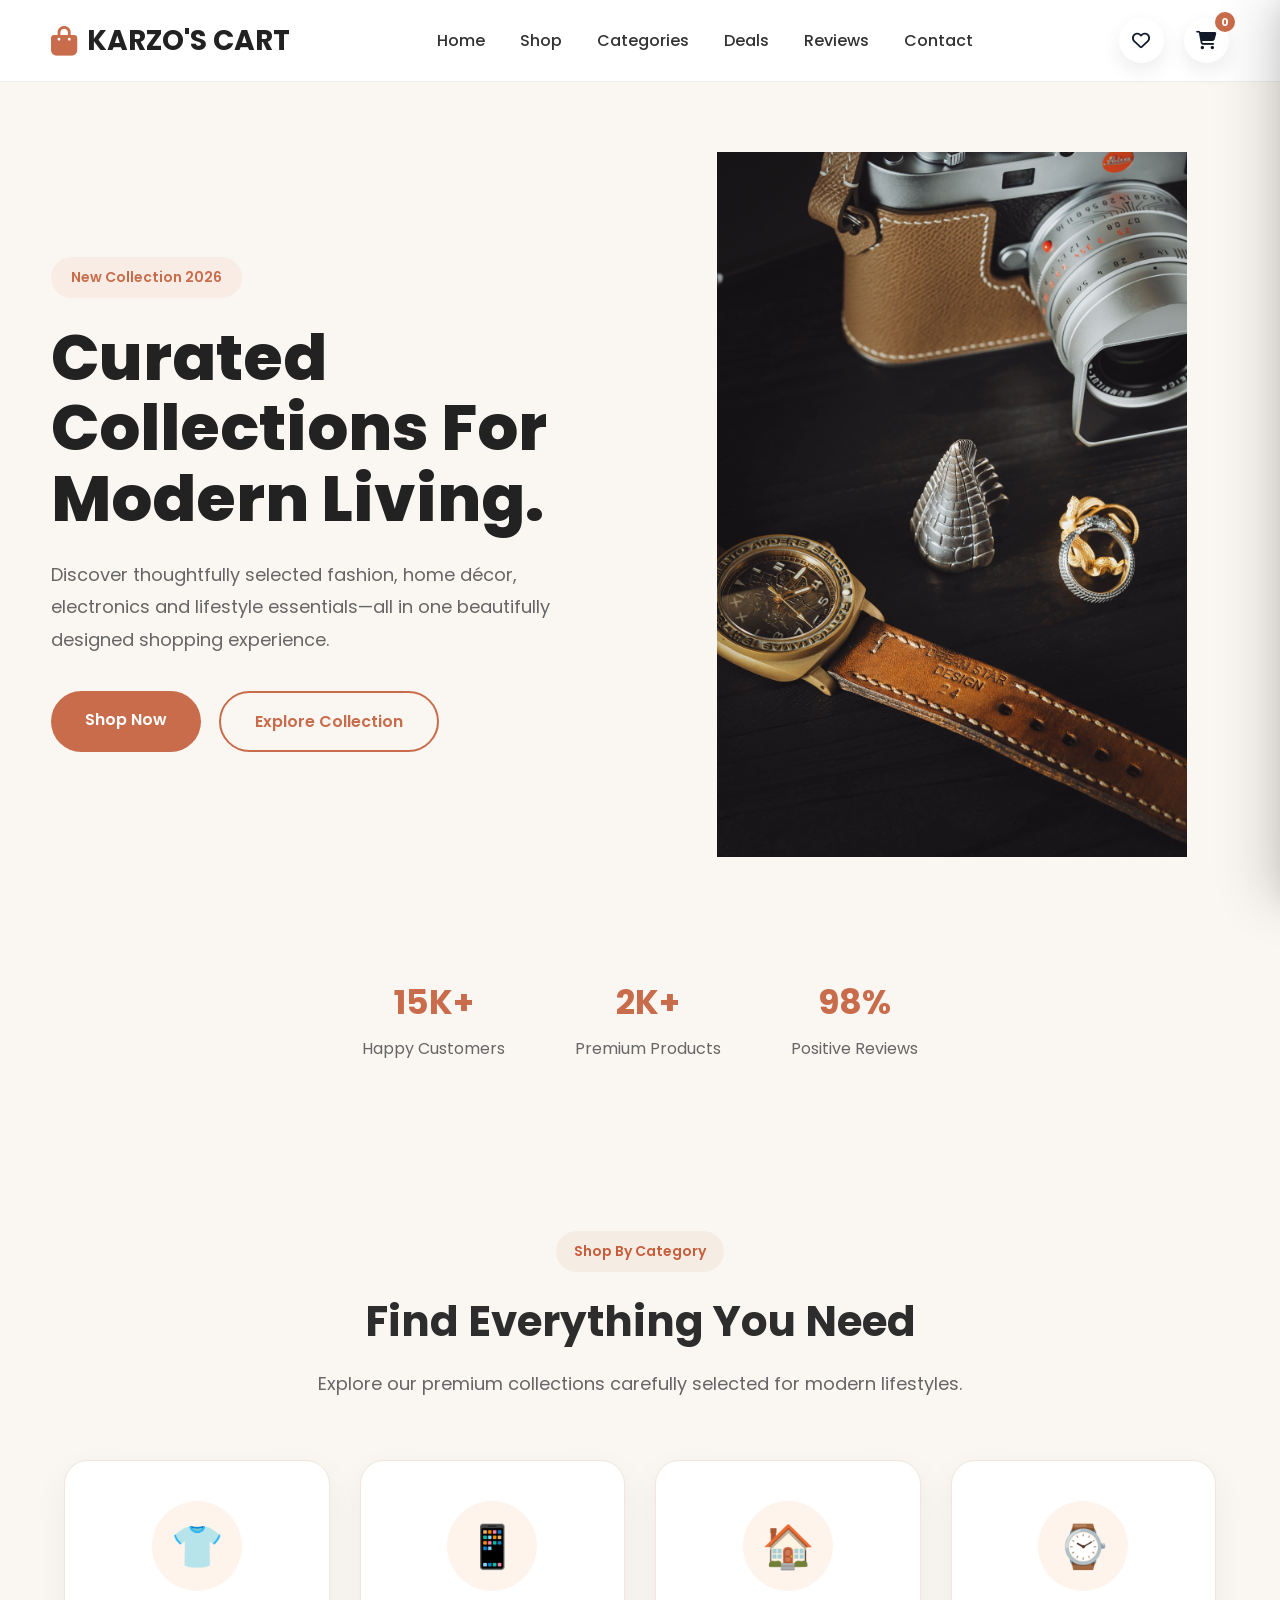
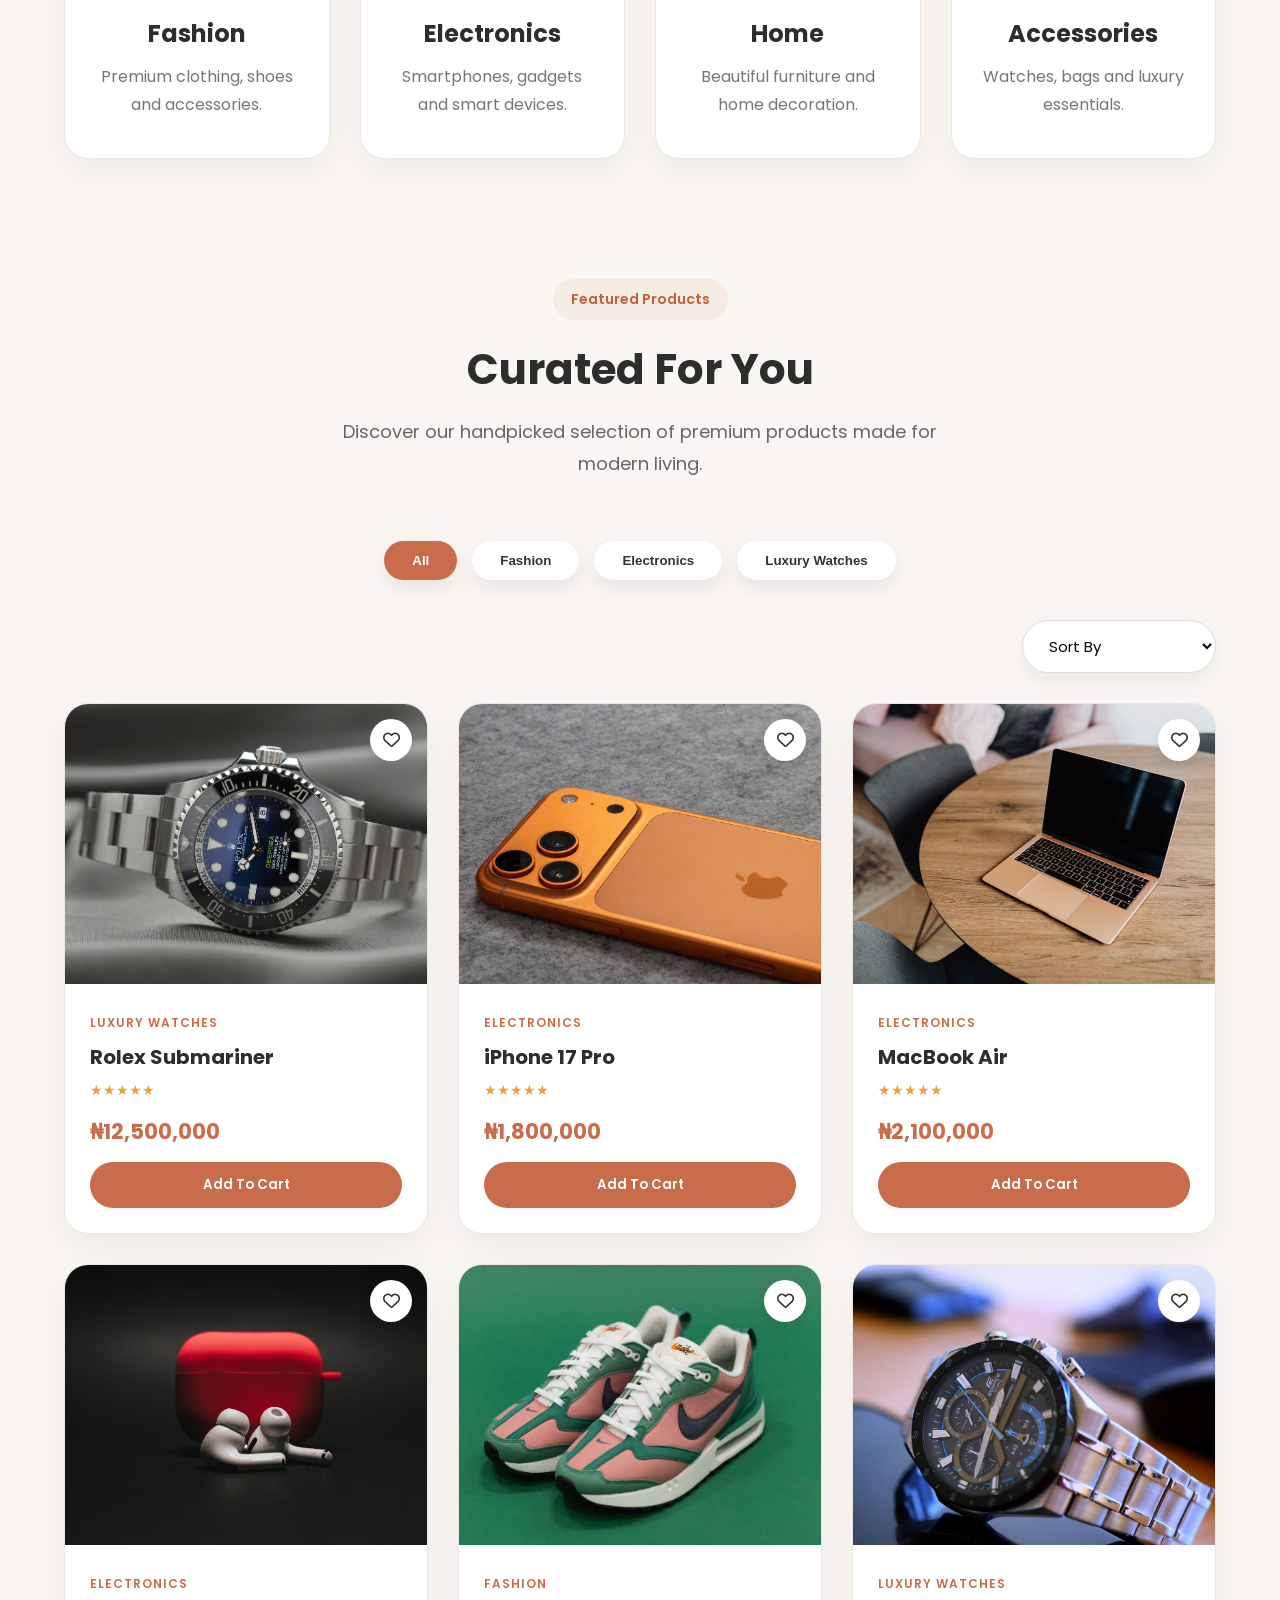
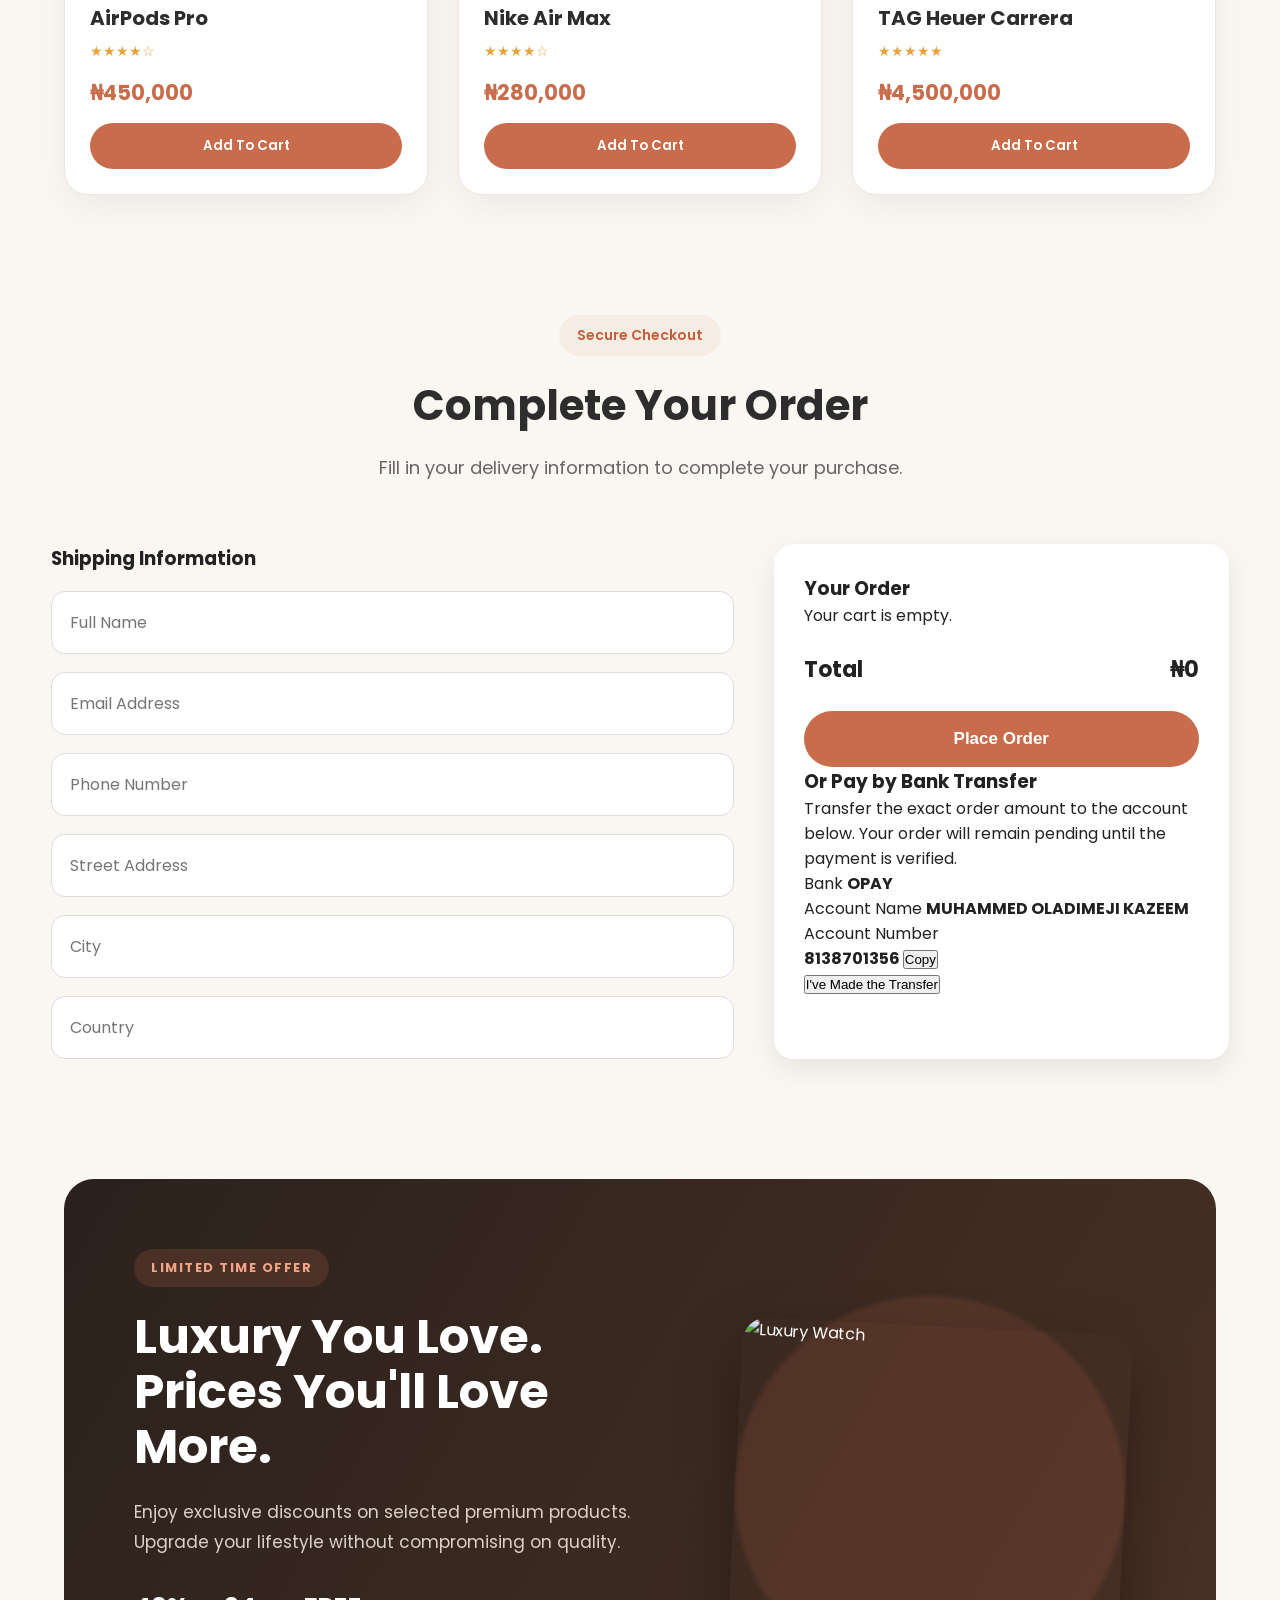
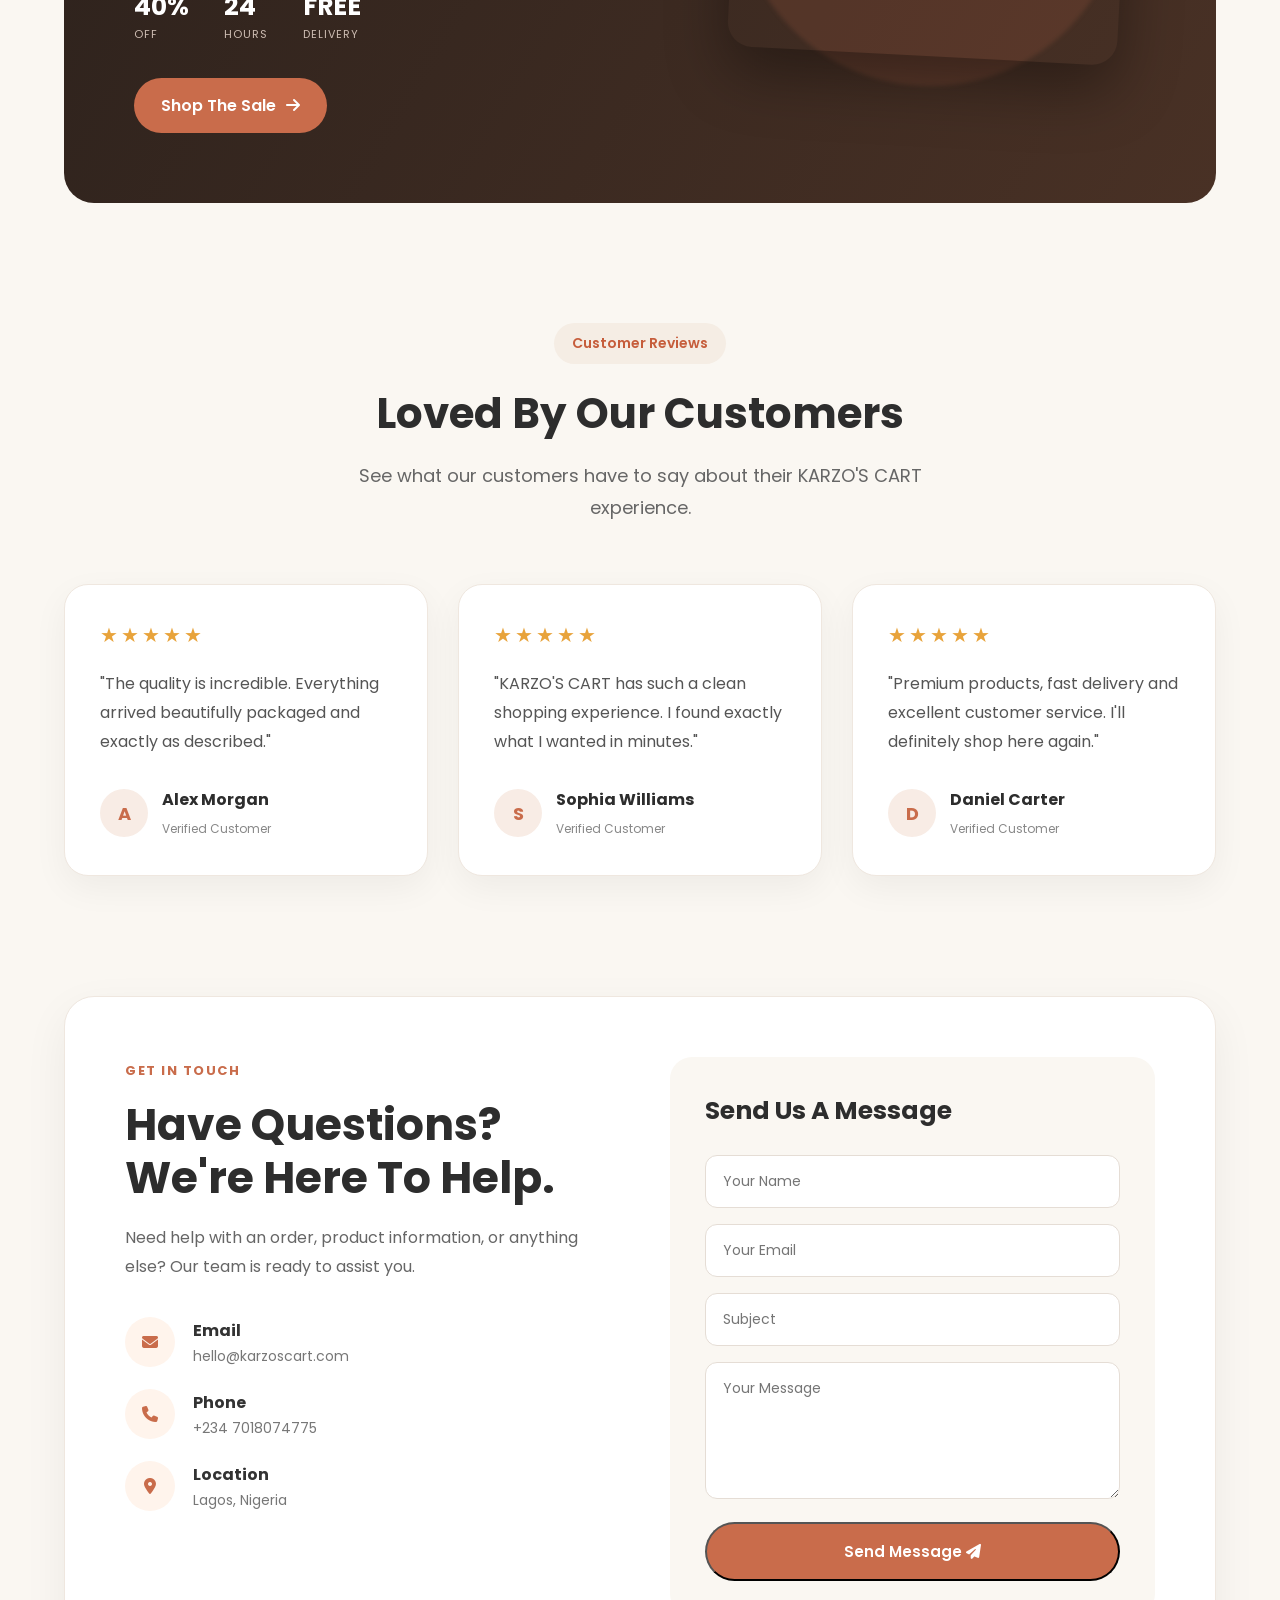
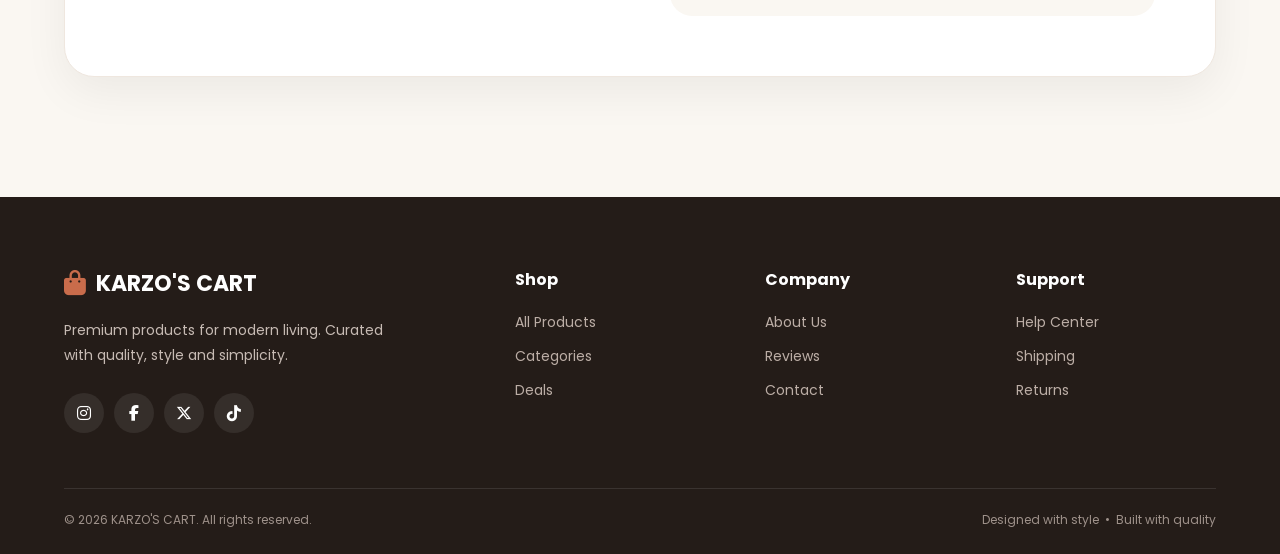
==== index.html @ 77f5cb75 "Add files via upload" ====
<!DOCTYPE html>
<html lang="en">

<head>

<meta charset="UTF-8">

<meta name="viewport"
content="width=device-width, initial-scale=1.0">

<title>KARZO'S CART | Premium Shopping</title>

<link rel="preconnect" href="https://fonts.googleapis.com">

<link rel="preconnect" href="https://fonts.gstatic.com" crossorigin>

<link href="https://fonts.googleapis.com/css2?family=Poppins:wght@300;400;500;600;700;800&display=swap" rel="stylesheet">

<link rel="stylesheet"
href="https://cdnjs.cloudflare.com/ajax/libs/font-awesome/6.7.2/css/all.min.css">

<link rel="stylesheet"
href="style.css">

</head>

<body>

<header>

<nav class="navbar">

<div class="logo">

<i class="fa-solid fa-bag-shopping"></i>

<h2>KARZO'S CART</h2>

</div>

<ul class="nav-links">

<li><a href="#">Home</a></li>

<li><a href="#shop">Shop</a></li>

<li><a href="#categories">Categories</a></li>

<li><a href="#deals">Deals</a></li>

<li><a href="#reviews">Reviews</a></li>

<li><a href="#contact">Contact</a></li>

</ul>

<div class="nav-icons">

    <a href="wishlist.html" class="nav-heart">
    <i class="fa-regular fa-heart"></i>
</a>

    <div class="cart-icon">

    <i class="fa-solid fa-cart-shopping"></i>

    <span id="cart-count" class="cart-count">0</span>

</div>

    <button class="menu-toggle" id="menu-toggle">
        <i class="fa-solid fa-bars"></i>
    </button>

</div>

<div class="mobile-search">

    <input
        type="text"
        id="search-input"
        class="search-input"
        placeholder="Search premium products...">

</div>

</nav>
  <!-- ==========================
     SIDE MENU
========================== -->

<div class="side-menu" id="side-menu">

    <button class="close-menu" id="close-menu">

        <i class="fa-solid fa-xmark"></i>

    </button>

    <h2>Menu</h2>

    <a href="#">🏠 Home</a>

    <a href="#shop">🛍 Shop</a>

    <a href="login.html">👤 Login</a>

<a href="register.html">📝 Register</a>

<a href="profile.html">👤 Profile</a>

<a href="wishlist.html">❤️ Wishlist</a>

<a href="orders.html">📦 My Orders</a>

    <a href="#" id="dark-toggle">

        🌙 Dark Mode

    </a>

</div>

<div class="menu-overlay" id="menu-overlay"></div>

</header>
  <!-- ================= HERO ================= -->

<section class="hero">

    <div class="hero-text">

        <span class="hero-badge">
            New Collection 2026
        </span>

        <h1>
            Curated Collections For Modern Living.
        </h1>

        <p>
            Discover thoughtfully selected fashion, home décor, electronics and lifestyle essentials—all in one beautifully designed shopping experience.
        </p>

        <div class="hero-buttons">

            <a href="#" class="hero-btn">
                Shop Now
            </a>

            <a href="#" class="hero-btn-outline">
                Explore Collection
            </a>

        </div>

    </div>

    <div class="hero-image">

        <div class="hero-circle"></div>

        <img src="hero.jpg" alt="Premium Shopping">

    </div>

    <div class="hero-stats">

        <div>
            <h3>15K+</h3>
            <p>Happy Customers</p>
        </div>

        <div>
            <h3>2K+</h3>
            <p>Premium Products</p>
        </div>

        <div>
            <h3>98%</h3>
            <p>Positive Reviews</p>
        </div>

    </div>

</section>
  <!-- ================= CATEGORIES ================= -->

<section class="categories" id="categories">

    <div class="section-title">

        <span>Shop By Category</span>

        <h2>Find Everything You Need</h2>

        <p>
            Explore our premium collections carefully selected for modern lifestyles.
        </p>

    </div>

    <div class="category-grid">

        <div class="category-card">

            <div class="category-icon">
                👕
            </div>

            <h3>Fashion</h3>

            <p>
                Premium clothing, shoes and accessories.
            </p>

        </div>

        <div class="category-card">

            <div class="category-icon">
                📱
            </div>

            <h3>Electronics</h3>

            <p>
                Smartphones, gadgets and smart devices.
            </p>

        </div>

        <div class="category-card">

            <div class="category-icon">
                🏠
            </div>

            <h3>Home</h3>

            <p>
                Beautiful furniture and home decoration.
            </p>

        </div>

        <div class="category-card">

            <div class="category-icon">
                ⌚
            </div>

            <h3>Accessories</h3>

            <p>
                Watches, bags and luxury essentials.
            </p>

        </div>

    </div>

</section>
  <!-- ==========================
     PRODUCTS
========================== -->

<section class="products" id="shop">

    <div class="section-title">

        <span>Featured Products</span>

        <h2>Curated For You</h2>

        <p>
            Discover our handpicked selection of premium
            products made for modern living.
        </p>

    </div>
  <div class="filter-buttons">

    <button class="filter-btn active" data-category="All">
        All
    </button>

    <button class="filter-btn" data-category="Fashion">
        Fashion
    </button>

    <button class="filter-btn" data-category="Electronics">
        Electronics
    </button>

    <button class="filter-btn" data-category="Luxury Watches">
        Luxury Watches
    </button>

</div>
  <div class="shop-toolbar">

    <select id="sort-products">

        <option value="default">Sort By</option>

        <option value="low">Price: Low to High</option>

        <option value="high">Price: High to Low</option>

        <option value="rating">Highest Rated</option>

    </select>

</div>

    <div class="product-grid" id="product-grid">

        <!-- Products will be added by JavaScript -->

    </div>

</section>
  <!-- ==========================
     CHECKOUT
========================== -->

<section class="checkout" id="checkout">

    <div class="section-title">

        <span>Secure Checkout</span>

        <h2>Complete Your Order</h2>

        <p>
            Fill in your delivery information to complete your purchase.
        </p>

    </div>

    <div class="checkout-container">

        <!-- Customer Information -->

        <form class="checkout-form">

            <h3>Shipping Information</h3>

            <input type="text"
                   placeholder="Full Name"
                   id="customer-name">

            <input type="email"
                   placeholder="Email Address"
                   id="customer-email">

            <input type="tel"
                   placeholder="Phone Number"
                   id="customer-phone">

            <input type="text"
                   placeholder="Street Address"
                   id="customer-address">

            <input type="text"
                   placeholder="City">

            <input type="text"
                   placeholder="Country">

        </form>

        <!-- Order Summary -->

        <div class="order-summary">

            <h3>Your Order</h3>
          <div id="checkout-items"></div>

            <div class="summary-total">

                <span>Total</span>

                <strong id="checkout-total">

    ₦0

</strong>

            </div>

            <button type="button" id="place-order">

    Place Order

</button>
            <!-- ==========================
     BANK TRANSFER PAYMENT
========================== -->

<div class="bank-transfer-option">

    <h3>Or Pay by Bank Transfer</h3>

    <p class="bank-transfer-note">
        Transfer the exact order amount to the account below.
        Your order will remain pending until the payment is verified.
    </p>

    <div class="bank-details">

        <div>
            <span>Bank</span>
            <strong id="bank-name">OPAY</strong>
        </div>

        <div>
            <span>Account Name</span>
            <strong id="account-name">MUHAMMED OLADIMEJI KAZEEM</strong>
        </div>

        <div>
            <span>Account Number</span>

            <div class="account-number-row">

                <strong id="account-number">
                    8138701356
                </strong>

                <button
                    type="button"
                    id="copy-account">
                    Copy
                </button>

            </div>

        </div>

    </div>

    <button
        type="button"
        id="bank-transfer-btn">

        I've Made the Transfer

    </button>

</div>

        </div>

    </div>

</section>
  
  <!-- ==========================
     LUXURY DEALS
========================== -->

<section class="deals" id="deals">

    <div class="deal-content">

        <span class="deal-label">
            LIMITED TIME OFFER
        </span>

        <h2>
            Luxury You Love.<br>
            Prices You'll Love More.
        </h2>

        <p>
            Enjoy exclusive discounts on selected premium
            products. Upgrade your lifestyle without
            compromising on quality.
        </p>

        <div class="deal-info">

            <div>
                <strong>40%</strong>
                <span>OFF</span>
            </div>

            <div>
                <strong>24</strong>
                <span>HOURS</span>
            </div>

            <div>
                <strong>FREE</strong>
                <span>DELIVERY</span>
            </div>

        </div>

        <a href="#shop" class="deal-btn">
            Shop The Sale
            <i class="fa-solid fa-arrow-right"></i>
        </a>

    </div>

    <div class="deal-image">

        <div class="deal-circle"></div>

        <img
            src="https://images.unsplash.com/photo-1522312346375-d1a52e2b99b3?auto=format&fit=crop&w=1000&q=80"
            alt="Luxury Watch">

    </div>

</section>
  <!-- ==========================
     REVIEWS
========================== -->

<section class="reviews" id="reviews">

    <div class="section-title">

        <span>Customer Reviews</span>

        <h2>Loved By Our Customers</h2>

        <p>
            See what our customers have to say about
            their KARZO'S CART experience.
        </p>

    </div>

    <div class="reviews-grid">

        <article class="review-card">

            <div class="review-stars">
                ★★★★★
            </div>

            <p>
                "The quality is incredible. Everything arrived
                beautifully packaged and exactly as described."
            </p>

            <div class="review-author">

                <div class="author-avatar">
                    A
                </div>

                <div>
                    <h3>Alex Morgan</h3>
                    <span>Verified Customer</span>
                </div>

            </div>

        </article>


        <article class="review-card">

            <div class="review-stars">
                ★★★★★
            </div>

            <p>
                "KARZO'S CART has such a clean shopping experience.
                I found exactly what I wanted in minutes."
            </p>

            <div class="review-author">

                <div class="author-avatar">
                    S
                </div>

                <div>
                    <h3>Sophia Williams</h3>
                    <span>Verified Customer</span>
                </div>

            </div>

        </article>


        <article class="review-card">

            <div class="review-stars">
                ★★★★★
            </div>

            <p>
                "Premium products, fast delivery and excellent
                customer service. I'll definitely shop here again."
            </p>

            <div class="review-author">

                <div class="author-avatar">
                    D
                </div>

                <div>
                    <h3>Daniel Carter</h3>
                    <span>Verified Customer</span>
                </div>

            </div>

        </article>

    </div>

</section>
  <!-- ==========================
     CONTACT
========================== -->

<section class="contact" id="contact">

    <div class="contact-box">

        <div class="contact-content">

            <span>GET IN TOUCH</span>

            <h2>
                Have Questions?
                We're Here To Help.
            </h2>

            <p>
                Need help with an order, product information,
                or anything else? Our team is ready to assist you.
            </p>

            <div class="contact-details">

                <div class="contact-item">

                    <i class="fa-solid fa-envelope"></i>

                    <div>
                        <strong>Email</strong>
                        <p>hello@karzoscart.com</p>
                    </div>

                </div>

                <div class="contact-item">

                    <i class="fa-solid fa-phone"></i>

                    <div>
                        <strong>Phone</strong>
                        <p>+234 7018074775</p>
                    </div>

                </div>

                <div class="contact-item">

                    <i class="fa-solid fa-location-dot"></i>

                    <div>
                        <strong>Location</strong>
                        <p>Lagos, Nigeria</p>
                    </div>

                </div>

            </div>

        </div>


        <form class="contact-form">

            <h3>Send Us A Message</h3>

            <div class="form-group">

                <input
                    type="text"
                    placeholder="Your Name"
                    required>

            </div>

            <div class="form-group">

                <input
                    type="email"
                    placeholder="Your Email"
                    required>

            </div>

            <div class="form-group">

                <input
                    type="text"
                    placeholder="Subject"
                    required>

            </div>

            <div class="form-group">

                <textarea
                    rows="5"
                    placeholder="Your Message"
                    required></textarea>

            </div>

            <button type="submit" class="contact-btn">

                Send Message

                <i class="fa-solid fa-paper-plane"></i>

            </button>

        </form>

    </div>

</section>


<!-- ==========================
     FOOTER
========================== -->

<footer class="footer">

    <div class="footer-content">

        <div class="footer-brand">

            <div class="footer-logo">

                <i class="fa-solid fa-bag-shopping"></i>

                <h2>KARZO'S CART</h2>

            </div>

            <p>
                Premium products for modern living.
                Curated with quality, style and simplicity.
            </p>

            <div class="social-icons">

                <a href="#">
                    <i class="fa-brands fa-instagram"></i>
                </a>

                <a href="#">
                    <i class="fa-brands fa-facebook-f"></i>
                </a>

                <a href="#">
                    <i class="fa-brands fa-x-twitter"></i>
                </a>

                <a href="#">
                    <i class="fa-brands fa-tiktok"></i>
                </a>

            </div>

        </div>


        <div class="footer-column">

            <h3>Shop</h3>

            <a href="#shop">All Products</a>
            <a href="#categories">Categories</a>
            <a href="#deals">Deals</a>

        </div>


        <div class="footer-column">

            <h3>Company</h3>

            <a href="#">About Us</a>
            <a href="#reviews">Reviews</a>
            <a href="#contact">Contact</a>

        </div>


        <div class="footer-column">

            <h3>Support</h3>

            <a href="#">Help Center</a>
            <a href="#">Shipping</a>
            <a href="#">Returns</a>

        </div>

    </div>


    <div class="footer-bottom">

        <p>
            © 2026 KARZO'S CART. All rights reserved.
        </p>

        <p>
            Designed with style &nbsp;•&nbsp; Built with quality
        </p>

    </div>

</footer>
  <!-- ==========================
     SHOPPING CART
========================== -->

<div class="cart-overlay" id="cart-overlay"></div>

<aside class="cart-panel" id="cart-panel">

    <div class="cart-header">

        <div>
            <span>Your Shopping</span>
            <h2>Cart</h2>
        </div>

        <button class="close-cart" id="close-cart">
            <i class="fa-solid fa-xmark"></i>
        </button>

    </div>

    <div class="cart-items" id="cart-items">

        <div class="empty-cart">

            <i class="fa-solid fa-bag-shopping"></i>

            <h3>Your cart is empty</h3>

            <p>
                Add some premium products to get started.
            </p>

        </div>

    </div>

    <div class="cart-bottom">

    <div class="cart-total">

        <span>Total</span>

        <strong id="cart-total">
    ₦0
</strong>

    </div>

    <button id="checkout-btn" class="checkout-btn">
    Proceed To Checkout
</button>

    </div>

</aside>
  <!-- ==========================
     PRODUCT QUICK VIEW
========================== -->

<div class="product-modal" id="product-modal">

    <div class="modal-content">

        <button class="close-modal" id="close-modal">
            &times;
        </button>

        <div class="modal-image">

            <img
                id="modal-image"
                src=""
                alt="">

        </div>

        <div class="modal-info">

            <span id="modal-category"></span>

            <h2 id="modal-name"></h2>

            <div id="modal-rating"></div>

            <h3 id="modal-price"></h3>

            <p id="modal-description">
                Premium quality product carefully selected for modern lifestyles.
            </p>

            <div class="modal-buttons">

                <button id="modal-cart">

                    <i class="fa-solid fa-cart-shopping"></i>

                    Add To Cart

                </button>

                <button id="buy-now">

                    Buy Now

                </button>

            </div>

        </div>

    </div>

</div>

<script src="https://js.paystack.co/v2/inline.js"></script>
<script src="script.js"></script>

</body>

</html>
---- style.css ----
/* ==========================
   RESET
========================== */

*{
    margin:0;
    padding:0;
    box-sizing:border-box;
}

html{
    scroll-behavior:smooth;
}

body{
    font-family:'Poppins',sans-serif;
    background:#faf7f2;
    color:#222;
    overflow-x:hidden;
    width:100%;
}

/* ==========================
   HEADER
========================== */

header{
    position:sticky;
    top:0;
    width:100%;
    z-index:1000;
    background:rgba(255,255,255,.95);
    backdrop-filter:blur(15px);
    border-bottom:1px solid #ececec;
}

/* ==========================
   NAVBAR
========================== */

.navbar{
    width:min(1200px,92%);
    margin:auto;

    display:flex;
    justify-content:space-between;
    align-items:center;

    padding:18px 0;

    flex-wrap:wrap;
}

/* ==========================
   LOGO
========================== */

.logo{
    display:flex;
    align-items:center;
    gap:10px;
}

.logo i{
    font-size:30px;
    color:#C96C4B;
}

.logo h2{
    font-size:28px;
    font-weight:700;
    color:#222;
}

/* ==========================
   LINKS
========================== */

.nav-links{
    display:flex;
    list-style:none;
    gap:35px;
}

.nav-links a{
    text-decoration:none;
    color:#333;
    font-weight:500;
    transition:.3s;
}

.nav-links a:hover{
    color:#C96C4B;
}

/* ==========================
   ICONS
========================== */

.nav-icons{
    display:flex;
    align-items:center;
    gap:20px;
}

.nav-heart,

.cart-icon{

    width:45px;

    height:45px;

    display:flex;

    justify-content:center;

    align-items:center;

    border-radius:50%;

    background:white;

    box-shadow:0 8px 20px rgba(0,0,0,.08);

    cursor:pointer;

    transition:.3s;

    text-decoration:none;

}

.nav-heart i,

.cart-icon i{

    font-size:18px;

    color:#111827;

}

.nav-heart:hover,

.cart-icon:hover{

    transform:translateY(-3px);

}
.cart-icon{

    position:relative;

    display:flex;

    justify-content:center;

    align-items:center;

}

.cart-count{

    position:absolute;

    top:-6px;

    right:-6px;

    width:20px;

    height:20px;

    border-radius:50%;

    background:#C96C4B;

    color:#fff;

    font-size:11px;

    font-weight:700;

    display:flex;

    justify-content:center;

    align-items:center;

}

.nav-icons i:hover{
    background:#C96C4B;
    color:white;
    transform:translateY(-3px);
}

/* ==========================
   MOBILE
========================== */

@media(max-width:1100px){

.nav-links{

display:none;

}

.logo h2{

font-size:22px;

}

}
/* ==========================
   HERO
========================== */

.hero{
    width:min(1200px,92%);
    margin:auto;

    min-height:calc(100vh - 80px);

    display:grid;
    grid-template-columns:1fr 1fr;
    align-items:center;
    gap:70px;

    padding:70px 0;
}

.hero-text{
    max-width:580px;
}

.hero-badge{
    display:inline-block;

    padding:10px 20px;

    border-radius:50px;

    background:#F8ECE5;

    color:#C96C4B;

    font-size:14px;

    font-weight:600;

    margin-bottom:25px;
}

.hero-text h1{

    font-size:64px;

    line-height:1.1;

    font-weight:800;

    color:#222;

    margin-bottom:25px;
}

.hero-text p{

    font-size:18px;

    line-height:1.8;

    color:#666;

    margin-bottom:35px;
}

/* BUTTONS */

.hero-buttons{

    display:flex;

    gap:18px;

    flex-wrap:wrap;
}

.hero-btn,
.hero-btn-outline{

    padding:16px 34px;

    border-radius:50px;

    text-decoration:none;

    font-weight:600;

    transition:.3s;
}

.hero-btn{

    background:#C96C4B;

    color:#fff;
}

.hero-btn:hover{

    background:#af573b;

    transform:translateY(-3px);
}

.hero-btn-outline{

    border:2px solid #C96C4B;

    color:#C96C4B;
}

.hero-btn-outline:hover{

    background:#C96C4B;

    color:#fff;
}

/* IMAGE */

.hero-image{

    position:relative;

    display:flex;

    justify-content:center;

    align-items:center;
}

.hero-circle{

    position:absolute;

    width:480px;

    height:480px;

    border-radius:50%;

    background:radial-gradient(circle,
        rgba(201,108,75,.18),
        transparent 70%);
}

.hero-image img{

    width:100%;

    max-width:470px;

    position:relative;

    display:block;

    z-index:2;
}

/* STATS */

.hero-stats{

    grid-column:1/-1;

    display:flex;

    justify-content:center;

    gap:70px;

    margin-top:50px;

    flex-wrap:wrap;
}

.hero-stats div{

    text-align:center;
}

.hero-stats h3{

    font-size:34px;

    color:#C96C4B;

    margin-bottom:8px;
}

.hero-stats p{

    color:#666;
}

/* RESPONSIVE */

@media(max-width:900px){

.hero{

grid-template-columns:1fr;

text-align:center;

padding:60px 0;

min-height:auto;

}

.hero-text{

max-width:100%;

}

.hero-buttons{

justify-content:center;

}

.hero-text h1{

font-size:42px;

}

.hero-image img{

max-width:330px;

}

.hero-circle{

width:340px;
height:340px;

}

.hero-stats{

gap:35px;

}

}
/* ==========================
   CATEGORIES
========================== */

.categories{
    width:90%;
    max-width:1300px;
    margin:100px auto;
}

.section-title{
    text-align:center;
    margin-bottom:60px;
}

.section-title span{
    display:inline-block;
    background:#F5EDE4;
    color:#C65D3B;
    padding:10px 18px;
    border-radius:50px;
    font-size:14px;
    font-weight:600;
    margin-bottom:18px;
}

.section-title h2{
    font-size:42px;
    color:#2D2D2D;
    margin-bottom:15px;
}

.section-title p{
    max-width:650px;
    margin:auto;
    color:#666;
    font-size:18px;
    line-height:1.8;
}

.category-grid{
    display:grid;
    grid-template-columns:repeat(auto-fit,minmax(240px,1fr));
    gap:30px;
}

.category-card{
    background:#fff;
    padding:40px 30px;
    border-radius:24px;
    text-align:center;
    transition:.35s;
    border:1px solid #EFE7DF;
    box-shadow:0 12px 35px rgba(0,0,0,.05);
}

.category-card:hover{
    transform:translateY(-10px);
    box-shadow:0 20px 45px rgba(0,0,0,.10);
}

.category-icon{
    width:90px;
    height:90px;
    margin:0 auto 25px;
    border-radius:50%;
    display:flex;
    justify-content:center;
    align-items:center;
    background:#FFF4EC;
    font-size:42px;
}

.category-card h3{
    font-size:24px;
    margin-bottom:12px;
    color:#2D2D2D;
}

.category-card p{
    color:#777;
    line-height:1.7;
    font-size:16px;
}

/* Mobile */

@media (max-width:900px){

    .categories{
        margin:70px auto;
    }

    .section-title h2{
        font-size:32px;
    }

    .section-title p{
        font-size:16px;
    }

}

/* ==========================
   PRODUCTS RESPONSIVE
========================== */

@media(max-width:1100px){

    .product-grid{
        grid-template-columns:repeat(2,1fr);
    }

}

@media(max-width:600px){

    .product-grid{
        grid-template-columns:1fr;
    }

    .products{
        margin:80px auto;
    }

    .product-image{
        height:300px;
    }

    .product-bottom strong{
        font-size:20px;
    }

}
/* ==========================
   LUXURY DEALS
========================== */

.deals{
    width:90%;
    max-width:1300px;
    min-height:500px;

    margin:120px auto;

    padding:70px;

    border-radius:30px;

    background:
        linear-gradient(
            120deg,
            #2b211c,
            #493125
        );

    color:#fff;

    display:grid;
    grid-template-columns:1.1fr .9fr;

    align-items:center;

    gap:50px;

    overflow:hidden;

    position:relative;
}

.deal-content{
    position:relative;
    z-index:2;
}

.deal-label{
    display:inline-block;

    padding:9px 17px;

    border-radius:30px;

    background:rgba(201,108,75,.18);

    color:#f2a486;

    font-size:13px;

    font-weight:700;

    letter-spacing:1.5px;

    margin-bottom:22px;
}

.deal-content h2{
    font-size:48px;

    line-height:1.15;

    margin-bottom:22px;
}

.deal-content p{
    max-width:600px;

    color:#ddd0c8;

    font-size:17px;

    line-height:1.8;

    margin-bottom:30px;
}

.deal-info{
    display:flex;

    gap:35px;

    margin-bottom:35px;

    flex-wrap:wrap;
}

.deal-info div{
    display:flex;

    flex-direction:column;
}

.deal-info strong{
    font-size:25px;

    color:#fff;
}

.deal-info span{
    color:#cdbcb2;

    font-size:11px;

    letter-spacing:1px;
}

.deal-btn{
    display:inline-flex;

    align-items:center;

    gap:10px;

    padding:15px 27px;

    border-radius:50px;

    background:#C96C4B;

    color:#fff;

    text-decoration:none;

    font-weight:600;

    transition:.3s;
}

.deal-btn:hover{
    background:#af573b;

    transform:translateY(-3px);
}

.deal-image{
    position:relative;

    display:flex;

    justify-content:center;

    align-items:center;

    min-height:380px;
}

.deal-image img{
    width:100%;

    max-width:390px;

    height:330px;

    object-fit:cover;

    border-radius:25px;

    position:relative;

    z-index:2;

    box-shadow:0 25px 60px rgba(0,0,0,.35);

    transform:rotate(3deg);

    transition:.4s;
}

.deal-image img:hover{
    transform:rotate(0deg) scale(1.03);
}

.deal-circle{
    position:absolute;

    width:390px;

    height:390px;

    border-radius:50%;

    background:rgba(201,108,75,.16);

    filter:blur(2px);
}


/* ==========================
   DEALS RESPONSIVE
========================== */

@media(max-width:900px){

    .deals{
        grid-template-columns:1fr;

        padding:45px 30px;

        text-align:center;
    }

    .deal-content p{
        margin-left:auto;
        margin-right:auto;
    }

    .deal-info{
        justify-content:center;
    }

    .deal-image{
        min-height:320px;
        order:-1;
    }

    .deal-image img{
        max-width:330px;
        height:280px;
    }

    .deal-circle{
        width:300px;
        height:300px;
    }

}

@media(max-width:600px){

    .deals{
        margin:80px auto;

        padding:40px 22px;

        border-radius:22px;
    }

    .deal-content h2{
        font-size:34px;
    }

    .deal-content p{
        font-size:15px;
    }

    .deal-info{
        gap:20px;
    }

}
/* ==========================
   SHOPPING CART
========================== */

.cart-overlay{
    position:fixed;

    inset:0;

    background:rgba(0,0,0,.35);

    backdrop-filter:blur(3px);

    opacity:0;

    visibility:hidden;

    transition:.3s;

    z-index:1998;
}

.cart-overlay.active{
    opacity:1;

    visibility:visible;
}

.cart-panel{
    position:fixed;

    top:0;
    right:0;

    width:430px;
    max-width:100%;

    height:100vh;

    background:#fff;

    z-index:1999;

    transform:translateX(100%);

    transition:.4s ease;

    display:flex;

    flex-direction:column;

    box-shadow:-15px 0 50px rgba(0,0,0,.15);
}

.cart-panel.active{
    transform:translateX(0);
}

.cart-header{
    padding:28px;

    display:flex;

    justify-content:space-between;

    align-items:center;

    border-bottom:1px solid #eee;
}

.cart-header span{
    color:#C96C4B;

    font-size:12px;

    font-weight:600;

    text-transform:uppercase;

    letter-spacing:1px;
}

.cart-header h2{
    color:#222;

    font-size:28px;
}

.close-cart{
    width:42px;

    height:42px;

    border-radius:50%;

    background:#f5f1ed;

    color:#333;

    font-size:17px;

    transition:.3s;
}

.close-cart:hover{
    background:#C96C4B;

    color:#fff;
}

.cart-items{
    flex:1;

    overflow-y:auto;

    padding:25px;
}

.empty-cart{
    height:100%;

    display:flex;

    flex-direction:column;

    justify-content:center;

    align-items:center;

    text-align:center;

    color:#777;
}

.empty-cart i{
    width:75px;

    height:75px;

    display:flex;

    justify-content:center;

    align-items:center;

    border-radius:50%;

    background:#FFF4EC;

    color:#C96C4B;

    font-size:28px;

    margin-bottom:20px;
}

.empty-cart h3{
    color:#333;

    margin-bottom:8px;
}

.empty-cart p{
    font-size:14px;

    max-width:250px;

    line-height:1.6;
}

.cart-bottom{
    padding:25px;

    border-top:1px solid #eee;

    background:#fff;
}

.cart-total{
    display:flex;

    justify-content:space-between;

    align-items:center;

    margin-bottom:20px;

    color:#666;
}

.cart-total strong{
    color:#222;

    font-size:24px;
}

.checkout-btn{
    width:100%;

    padding:17px;

    border-radius:50px;

    background:#C96C4B;

    color:#fff;

    font-size:15px;

    font-weight:600;

    transition:.3s;
}

.checkout-btn:hover{
    background:#af573b;

    transform:translateY(-2px);
}


/* ==========================
   CART MOBILE
========================== */

@media(max-width:500px){

    .cart-panel{
        width:100%;
    }

}

/* ==========================
   CART PRODUCTS
========================== */

.cart-product{
    display:flex;
    justify-content:space-between;
    align-items:center;

    gap:15px;

    padding:16px;

    margin-bottom:12px;

    background:#faf7f2;

    border:1px solid #eee3da;

    border-radius:16px;
}

.cart-product-info{
    flex:1;
}

.cart-product-info h3{
    color:#333;

    font-size:15px;

    margin-bottom:7px;
}

.cart-product-info strong{
    color:#C96C4B;

    font-size:16px;
}

.remove-cart{
    width:38px;
    height:38px;

    border-radius:50%;

    background:#fff;

    color:#999;

    transition:.3s;
}

.remove-cart:hover{
    background:#C96C4B;

    color:#fff;
}
/* ==========================
   REVIEWS
========================== */

.reviews{
    width:90%;
    max-width:1300px;
    margin:120px auto;
}

.reviews-grid{
    display:grid;
    grid-template-columns:repeat(3,1fr);
    gap:30px;
}

.review-card{
    background:#fff;
    border:1px solid #EFE7DF;
    border-radius:24px;
    padding:35px;
    box-shadow:0 12px 35px rgba(0,0,0,.05);
    transition:.35s;
}

.review-card:hover{
    transform:translateY(-8px);
    box-shadow:0 20px 45px rgba(0,0,0,.10);
}

.review-stars{
    color:#E8A33B;
    font-size:20px;
    letter-spacing:3px;
    margin-bottom:20px;
}

.review-card > p{
    color:#555;
    font-size:16px;
    line-height:1.8;
    margin-bottom:30px;
}

.review-author{
    display:flex;
    align-items:center;
    gap:14px;
}

.author-avatar{
    width:48px;
    height:48px;
    border-radius:50%;

    display:flex;
    align-items:center;
    justify-content:center;

    background:#F8ECE5;
    color:#C96C4B;

    font-weight:700;
    font-size:18px;
}

.review-author h3{
    color:#2D2D2D;
    font-size:16px;
    margin-bottom:3px;
}

.review-author span{
    color:#888;
    font-size:12px;
}


/* ==========================
   REVIEWS RESPONSIVE
========================== */

@media(max-width:900px){

    .reviews-grid{
        grid-template-columns:1fr 1fr;
    }

}

@media(max-width:600px){

    .reviews{
        margin:80px auto;
    }

    .reviews-grid{
        grid-template-columns:1fr;
    }

    .review-card{
        padding:28px;
    }

}
/* ==========================
   CONTACT
========================== */

.contact{
    width:90%;
    max-width:1300px;
    margin:120px auto;
}

.contact-box{
    display:grid;
    grid-template-columns:1fr 1fr;
    gap:60px;

    background:#fff;

    border:1px solid #EFE7DF;
    border-radius:30px;

    padding:60px;

    box-shadow:0 15px 45px rgba(0,0,0,.06);
}

.contact-content > span{
    display:inline-block;

    color:#C96C4B;

    font-size:13px;
    font-weight:700;

    letter-spacing:1.5px;

    margin-bottom:18px;
}

.contact-content h2{
    color:#2D2D2D;

    font-size:44px;
    line-height:1.2;

    margin-bottom:20px;
}

.contact-content > p{
    color:#666;

    line-height:1.8;

    font-size:16px;

    max-width:520px;

    margin-bottom:35px;
}

.contact-details{
    display:flex;
    flex-direction:column;
    gap:22px;
}

.contact-item{
    display:flex;
    align-items:center;
    gap:18px;
}

.contact-item > i{
    width:50px;
    height:50px;

    display:flex;
    justify-content:center;
    align-items:center;

    border-radius:50%;

    background:#FFF4EC;

    color:#C96C4B;
}

.contact-item strong{
    color:#333;

    display:block;

    margin-bottom:3px;
}

.contact-item p{
    color:#777;

    font-size:14px;
}


/* ==========================
   CONTACT FORM
========================== */

.contact-form{
    background:#faf7f2;

    border-radius:22px;

    padding:35px;
}

.contact-form h3{
    color:#2D2D2D;

    font-size:25px;

    margin-bottom:25px;
}

.form-group{
    margin-bottom:16px;
}

.form-group input,
.form-group textarea{
    width:100%;

    border:1px solid #e5ddd5;

    background:#fff;

    border-radius:12px;

    padding:15px 17px;

    font-family:'Poppins',sans-serif;

    font-size:14px;

    outline:none;

    color:#333;

    transition:.3s;
}

.form-group textarea{
    resize:vertical;
}

.form-group input:focus,
.form-group textarea:focus{
    border-color:#C96C4B;

    box-shadow:0 0 0 3px rgba(201,108,75,.10);
}

.contact-btn{
    width:100%;

    padding:16px;

    border-radius:50px;

    background:#C96C4B;

    color:#fff;

    font-family:'Poppins',sans-serif;

    font-size:15px;

    font-weight:600;

    transition:.3s;
}

.contact-btn:hover{
    background:#af573b;

    transform:translateY(-2px);
}


/* ==========================
   FOOTER
========================== */

.footer{
    background:#241c18;

    color:#fff;

    padding:70px 5% 25px;
}

.footer-content{
    width:min(1200px,100%);

    margin:auto;

    display:grid;

    grid-template-columns:2fr 1fr 1fr 1fr;

    gap:50px;
}

.footer-logo{
    display:flex;

    align-items:center;

    gap:10px;

    margin-bottom:18px;
}

.footer-logo i{
    color:#C96C4B;

    font-size:25px;
}

.footer-logo h2{
    font-size:22px;
}

.footer-brand > p{
    color:#c7bbb4;

    max-width:330px;

    line-height:1.8;

    font-size:14px;

    margin-bottom:25px;
}

.social-icons{
    display:flex;

    gap:10px;
}

.social-icons a{
    width:40px;
    height:40px;

    display:flex;

    justify-content:center;
    align-items:center;

    border-radius:50%;

    background:rgba(255,255,255,.08);

    color:#fff;

    text-decoration:none;

    transition:.3s;
}

.social-icons a:hover{
    background:#C96C4B;

    transform:translateY(-3px);
}

.footer-column{
    display:flex;

    flex-direction:column;

    gap:13px;
}

.footer-column h3{
    font-size:16px;

    margin-bottom:7px;
}

.footer-column a{
    color:#bcaea6;

    text-decoration:none;

    font-size:14px;

    transition:.3s;
}

.footer-column a:hover{
    color:#C96C4B;

    transform:translateX(3px);
}

.footer-bottom{
    width:min(1200px,100%);

    margin:55px auto 0;

    padding-top:22px;

    border-top:1px solid rgba(255,255,255,.10);

    display:flex;

    justify-content:space-between;

    gap:20px;

    color:#9e918a;

    font-size:12px;
}


/* ==========================
   CONTACT + FOOTER MOBILE
========================== */

@media(max-width:900px){

    .contact-box{
        grid-template-columns:1fr;

        padding:40px 25px;

        gap:40px;
    }

    .contact-content h2{
        font-size:36px;
    }

    .footer-content{
        grid-template-columns:1fr 1fr;

        gap:40px;
    }

}

@media(max-width:600px){

    .contact{
        margin:80px auto;
    }

    .contact-box{
        padding:30px 20px;
    }

    .contact-content h2{
        font-size:30px;
    }

    .contact-form{
        padding:25px 18px;
    }

    .footer{
        padding-top:50px;
    }

    .footer-content{
        grid-template-columns:1fr;
    }

    .footer-bottom{
        flex-direction:column;

        text-align:center;

        margin-top:40px;
    }

}
/* ==========================
   MOBILE MENU BUTTON
========================== */

.menu-toggle{
    display:none;

    width:45px;
    height:45px;

    border:none;
    border-radius:50%;

    background:#fff;

    color:#333;

    font-size:19px;

    cursor:pointer;

    box-shadow:0 8px 20px rgba(0,0,0,.08);

    transition:.3s;
}

.menu-toggle:hover{
    background:#C96C4B;
    color:#fff;
}


/* ==========================
   MOBILE NAVIGATION
========================== */

@media(max-width:1100px){

    .navbar{
        position:relative;
    }

    .menu-toggle{
        display:flex;

        justify-content:center;
        align-items:center;
    }

    .nav-links{
        position:absolute;

        top:80px;
        left:0;

        width:100%;

        padding:20px;

        background:#fff;

        display:none;

        flex-direction:column;

        align-items:center;

        gap:20px;

        border-top:1px solid #eee;

        box-shadow:0 15px 30px rgba(0,0,0,.08);
    }

    .nav-links.active{
        display:flex;
    }

}
/* ==========================
   PRODUCTS
========================== */

.products{
    width:90%;
    max-width:1300px;
    margin:120px auto;
}

.product-grid{
    display:grid;
    grid-template-columns:repeat(3,1fr);
    gap:30px;
}

.product-card{
    background:#fff;
    border:1px solid #EFE7DF;
    border-radius:24px;
    overflow:hidden;
    position:relative;
    box-shadow:0 12px 35px rgba(0,0,0,.05);
    transition:.35s;
}

.product-card:hover{
    transform:translateY(-8px);
    box-shadow:0 20px 45px rgba(0,0,0,.10);
}

.product-image{
    height:280px;
    overflow:hidden;
    background:#f5f1ed;
}

.product-image img{
    width:100%;
    height:100%;
    object-fit:cover;
    transition:.4s;
}

.product-card:hover .product-image img{
    transform:scale(1.06);
}

.product-details{
    padding:25px;
}

.product-category{
    color:#C96C4B;
    font-size:12px;
    font-weight:600;
    text-transform:uppercase;
    letter-spacing:1px;
}

.product-details h3{
    color:#2D2D2D;
    font-size:20px;
    margin:8px 0;
}

.product-rating{
    color:#E8A33B;
    font-size:14px;
    margin:8px 0;
}

.product-price{
    color:#C96C4B;
    font-size:21px;
    font-weight:700;
    margin:15px 0;
}

.add-cart{
    width:100%;
    padding:13px;
    border:none;
    border-radius:50px;
    background:#C96C4B;
    color:#fff;
    font-family:'Poppins',sans-serif;
    font-weight:600;
    cursor:pointer;
    transition:.3s;
}

.add-cart:hover{
    background:#af573b;
    transform:translateY(-2px);
}

.product-wishlist{
    position:absolute;
    top:15px;
    right:15px;

    width:42px;
    height:42px;

    border:none;
    border-radius:50%;

    background:#fff;
    color:#333;

    display:flex;
    justify-content:center;
    align-items:center;

    font-size:17px;

    cursor:pointer;

    box-shadow:0 5px 15px rgba(0,0,0,.10);

    z-index:2;
}

.product-wishlist:hover{
    color:#C96C4B;
}


/* ==========================
   PRODUCTS MOBILE
========================== */

@media(max-width:900px){

    .product-grid{
        grid-template-columns:1fr 1fr;
    }

}

@media(max-width:600px){

    .products{
        margin:80px auto;
    }

    .product-grid{
        grid-template-columns:1fr;
    }

    .product-image{
        height:300px;
    }

}
/* ==========================
   SEARCH
========================== */

.search-input{

    width:130px;

    height:40px;

    padding:0 14px;

    border:1px solid #e5ddd5;

    border-radius:50px;

    background:#fff;

    font-family:'Poppins',sans-serif;

    font-size:13px;

    outline:none;

    transition:.3s;

}

.search-input:focus{

    border-color:#C96C4B;

    box-shadow:0 0 0 3px rgba(201,108,75,.12);

}

@media (max-width:900px){

    .navbar{
        flex-wrap:wrap;
        height:auto;
        padding:15px 0;
        gap:15px;
    }

    .logo h2{
        font-size:22px;
    }

    .nav-links{
        display:none;
    }

    .search-input{
    width:130px;
}

    .nav-icons{
        margin-left:auto;
    }

}
/* ==========================
   MOBILE SEARCH
========================== */

.mobile-search{

    width:100%;

    display:none;

    margin-top:15px;

}

.mobile-search .search-input{

    width:100%;

    height:52px;

    padding:0 22px;

    font-size:16px;

}


/* ==========================
   MOBILE HEADER
========================== */

@media(max-width:900px){

    .navbar{

        padding:15px 0;

        gap:15px;

    }

    .logo h2{

        font-size:22px;

    }

    .mobile-search{

        display:block;

    }

}
/* ==========================
   PRODUCT MODAL
========================== */

.product-modal{

    position:fixed;

    inset:0;

    background:rgba(0,0,0,.6);

    display:none;

    justify-content:center;

    align-items:center;

    padding:20px;

    z-index:5000;

}

.product-modal.active{

    display:flex;

}

.modal-content{

    width:100%;

    max-width:950px;

    background:#fff;

    border-radius:24px;

    display:grid;

    grid-template-columns:1fr 1fr;

    overflow:hidden;

    position:relative;

    animation:popup .3s ease;

}

@keyframes popup{

    from{

        opacity:0;

        transform:scale(.9);

    }

    to{

        opacity:1;

        transform:scale(1);

    }

}

.modal-image{

    background:#faf7f2;

    display:flex;

    justify-content:center;

    align-items:center;

    padding:40px;

}

.modal-image img{

    width:100%;

    max-width:350px;

}

.modal-info{

    padding:45px;

}

.modal-info span{

    color:#C96C4B;

    font-weight:600;

}

.modal-info h2{

    font-size:34px;

    margin:12px 0;

}

.modal-info h3{

    color:#C96C4B;

    font-size:30px;

    margin:20px 0;

}

.modal-info p{

    color:#666;

    line-height:1.8;

}

.modal-buttons{

    display:flex;

    gap:15px;

    margin-top:35px;

}

.modal-buttons button{

    flex:1;

    border:none;

    border-radius:50px;

    padding:15px;

    cursor:pointer;

    font-weight:600;

    transition:.3s;

}

#modal-cart{

    background:#C96C4B;

    color:#fff;

}

#buy-now{

    background:#222;

    color:#fff;

}

.modal-buttons button:hover{

    transform:translateY(-3px);

}

.close-modal{

    position:absolute;

    top:20px;

    right:20px;

    width:42px;

    height:42px;

    border:none;

    border-radius:50%;

    background:#fff;

    box-shadow:0 8px 25px rgba(0,0,0,.12);

    cursor:pointer;

    font-size:24px;

}

/* Mobile */

@media(max-width:900px){

.modal-content{

grid-template-columns:1fr;

max-height:90vh;

overflow:auto;

}

.modal-info{

padding:30px;

}

.modal-info h2{

font-size:28px;

}

.modal-buttons{

flex-direction:column;

}

}
/* ==========================
   CATEGORY FILTERS
========================== */

.filter-buttons{

    display:flex;

    justify-content:center;

    flex-wrap:wrap;

    gap:15px;

    margin:40px 0;

}

.filter-btn{

    padding:12px 28px;

    border:none;

    border-radius:50px;

    background:#fff;

    color:#333;

    font-weight:600;

    cursor:pointer;

    box-shadow:0 8px 20px rgba(0,0,0,.08);

    transition:.3s;

}

.filter-btn:hover{

    transform:translateY(-3px);

}

.filter-btn.active{

    background:#C96C4B;

    color:#fff;

}
/* ==========================
   SHOP TOOLBAR
========================== */

.shop-toolbar{

    display:flex;

    justify-content:flex-end;

    margin-bottom:30px;

}

#sort-products{

    padding:14px 22px;

    border:1px solid #ddd;

    border-radius:50px;

    background:#fff;

    font-family:'Poppins',sans-serif;

    font-size:15px;

    cursor:pointer;

    outline:none;

    box-shadow:0 8px 20px rgba(0,0,0,.06);

}
/* ==========================
   CHECKOUT
========================== */

.checkout{

    width:min(1200px,92%);

    margin:120px auto;

}

.checkout-container{

    display:grid;

    grid-template-columns:1.2fr .8fr;

    gap:40px;

}

.checkout-form{

    display:grid;

    gap:18px;

}

.checkout-form input{

    padding:18px;

    border:1px solid #ddd;

    border-radius:14px;

    font-size:16px;

    font-family:'Poppins',sans-serif;

}

.order-summary{

    background:#fff;

    padding:30px;

    border-radius:20px;

    box-shadow:0 10px 30px rgba(0,0,0,.08);

}

.summary-total{

    display:flex;

    justify-content:space-between;

    margin:25px 0;

    font-size:22px;

    font-weight:700;

}

#place-order{

    width:100%;

    padding:18px;

    border:none;

    border-radius:50px;

    background:#C96C4B;

    color:#fff;

    font-size:17px;

    font-weight:600;

    cursor:pointer;

}

#place-order:hover{

    background:#af573b;

}

.checkout-btn{

    display:block;

    text-align:center;

    margin-top:20px;

    padding:15px;

    border-radius:50px;

    background:#C96C4B;

    color:#fff;

    text-decoration:none;

    font-weight:600;

}

@media(max-width:900px){

    .checkout-container{

        grid-template-columns:1fr;

    }

}
/* ==========================
   CHECKOUT PRODUCTS
========================== */

.checkout-product{

    display:flex;

    justify-content:space-between;

    align-items:center;

    padding:14px 0;

    border-bottom:1px solid #eee;

}

.checkout-product span{

    color:#444;

}

.checkout-product strong{

    color:#C96C4B;

}
/* ==========================
   SIDE MENU
========================== */

.side-menu{

    position:fixed;

    top:0;

    right:-320px;

    width:300px;

    height:100vh;

    background:#fff;

    box-shadow:-10px 0 30px rgba(0,0,0,.15);

    padding:30px;

    display:flex;

    flex-direction:column;

    gap:20px;

    transition:.35s ease;

    z-index:9999;

}

.side-menu.active{

    right:0;

}

.side-menu h2{

    margin-bottom:20px;

    color:#222;

}

.side-menu a{

    text-decoration:none;

    color:#333;

    font-size:17px;

    font-weight:500;

    transition:.3s;

}

.side-menu a:hover{

    color:#C96C4B;

    transform:translateX(6px);

}

.close-menu{

    align-self:flex-end;

    border:none;

    background:none;

    font-size:26px;

    cursor:pointer;

}

.menu-overlay{

    position:fixed;

    inset:0;

    background:rgba(0,0,0,.45);

    opacity:0;

    visibility:hidden;

    transition:.3s;

    z-index:9998;

}

.menu-overlay.active{

    opacity:1;

    visibility:visible;

}
/* ==========================
   DARK MODE
========================== */

body.dark{

    background:#121212;

    color:#ffffff;

    transition:.3s;

}

body.dark .navbar{

    background:#1b1b1b;

}

body.dark .side-menu{

    background:#1b1b1b;

}

body.dark .nav-links a{

    color:#ffffff;

}

body.dark .logo h2{

    color:#ffffff;

}
/* ==========================
   COMPLETE DARK MODE
========================== */

body.dark{

    background:#121212;

    color:#ffffff;

}

body.dark header,
body.dark .navbar,
body.dark .side-menu,
body.dark .cart-panel,
body.dark .modal-content,
body.dark .contact-box,
body.dark .order-summary,
body.dark .contact-form,
body.dark .product-card,
body.dark .review-card,
body.dark .category-card{

    background:#1b1b1b;

    color:#ffffff;

}

body.dark h1,
body.dark h2,
body.dark h3,
body.dark h4,
body.dark strong,
body.dark .logo h2{

    color:#ffffff;

}

body.dark p,
body.dark span,
body.dark a{

    color:#d0d0d0;

}

body.dark .nav-links a:hover{

    color:#C96C4B;

}

body.dark input,
body.dark textarea,
body.dark select{

    background:#2a2a2a;

    color:#ffffff;

    border:1px solid #444;

}

body.dark .search-input{

    background:#2a2a2a;

    color:#ffffff;

}

body.dark .checkout-btn,
body.dark .contact-btn,
body.dark .add-cart{

    background:#C96C4B;

}

body.dark .footer{

    background:#0b0b0b;

}
body.dark .nav-icons i{

    background:#ffffff;

    color:#222;

}

body.dark .wishlist-btn,
body.dark .product-wishlist{

    background:#ffffff;

}

/* Liked heart */

body.dark .product-wishlist.liked{

    color:#C96C4B;

}

body.dark .product-wishlist.liked i{

    color:#C96C4B;

}

/* ==========================
   DARK MODE FIXES
========================== */

/* Cart */
body.dark .cart-header{
    background:#1b1b1b;
    border-bottom:1px solid #333;
}

body.dark .cart-header span{
    color:#C96C4B;
}

body.dark .cart-header h2{
    color:#fff;
}

body.dark .close-cart{
    background:#f5f1ed;
    color:#333;
}

body.dark .cart-items{
    background:#121212;
}

body.dark .cart-product{
    background:#1b1b1b;
    border-color:#333;
}

body.dark .cart-product-info h3{
    color:#fff;
}

body.dark .cart-product-info strong{
    color:#C96C4B;
}

body.dark .remove-cart{
    background:#fff;
    color:#777;
}

body.dark .cart-bottom{
    background:#1b1b1b;
    border-top:1px solid #333;
}

body.dark .cart-total{
    color:#bbb;
}

body.dark .cart-total strong{
    color:#fff;
}


/* Sort By */
body.dark #sort-products{
    background:#2a2a2a;
    color:#fff;
    border-color:#444;
}

body.dark #sort-products option{
    background:#2a2a2a;
    color:#fff;
}


/* Filter buttons */
body.dark .filter-btn{
    background:#2a2a2a;
    color:#fff;
    border:1px solid #444;
}

body.dark .filter-btn.active{
    background:#C96C4B;
    color:#fff;
}


/* Category section */
body.dark .section-title span{
    background:#2a211d;
    color:#f2a486;
}

body.dark .category-card{
    border-color:#333;
}

body.dark .category-icon{
    background:#2a211d;
}


/* Product section */
body.dark .product-card{
    border-color:#333;
}

body.dark .product-image{
    background:#222;
}


/* Reviews */
body.dark .review-card{
    border-color:#333;
}

body.dark .author-avatar{
    background:#2a211d;
    color:#C96C4B;
}


/* Contact */
body.dark .contact-box{
    border-color:#333;
}

body.dark .contact-form{
    background:#222;
}

body.dark .contact-content h2,
body.dark .contact-form h3,
body.dark .contact-item strong{
    color:#fff;
}

body.dark .contact-item p,
body.dark .contact-content > p{
    color:#bbb;
}


/* Modal */
body.dark .modal-content{
    background:#1b1b1b;
}

body.dark .modal-image{
    background:#222;
}

body.dark .modal-info p{
    color:#bbb;
}

body.dark .close-modal{
    background:#fff;
    color:#333;
}


/* Mobile menu */
body.dark .menu-toggle{
    background:#2a2a2a;
    color:#fff;
}

body.dark .nav-icons i{
    background:#2a2a2a;
    color:#fff;
}


/* Search */
body.dark .search-input{
    background:#2a2a2a;
    color:#fff;
    border-color:#444;
}

body.dark .search-input::placeholder{
    color:#999;
}


/* Checkout */
body.dark .checkout-form input{
    background:#2a2a2a;
    color:#fff;
    border-color:#444;
}

body.dark .checkout-form input::placeholder{
    color:#999;
}

body.dark .order-summary{
    background:#1b1b1b;
    color:#fff;
}

body.dark .checkout-product{
    border-color:#333;
}

body.dark .checkout-product span{
    color:#ddd;
}


/* Side menu */
body.dark .side-menu h2{
    color:#fff;
}

body.dark .side-menu a{
    color:#fff;
}

body.dark .side-menu a:hover{
    color:#C96C4B;
}
/* ==========================
   TABLET / IPAD HEADER
========================== */

@media (min-width:901px) and (max-width:1100px){

    .navbar{
        flex-wrap:wrap;
        position:relative;
        padding:15px 0;
    }

    .nav-links{
        display:none !important;
    }

    .menu-toggle{
        display:flex !important;
        justify-content:center;
        align-items:center;
    }

    .nav-icons{
        margin-left:auto;
    }

    .mobile-search{
        display:block !important;
        width:100%;
        margin-top:15px;
    }

    .mobile-search .search-input{
        width:100%;
        height:52px;
        padding:0 22px;
        font-size:16px;
    }

}
/* ==========================
   IPAD LANDSCAPE NAVIGATION
========================== */

@media (hover: none) and (pointer: coarse) and (min-width: 901px){

    .nav-links{
        display:none !important;
    }

    .menu-toggle{
        display:flex !important;
        justify-content:center;
        align-items:center;
    }

    .nav-icons{
        margin-left:auto;
    }

    .mobile-search{
        display:block !important;
        width:100%;
        margin-top:15px;
    }

    .mobile-search .search-input{
        width:100%;
        height:52px;
        padding:0 22px;
        font-size:16px;
    }

}
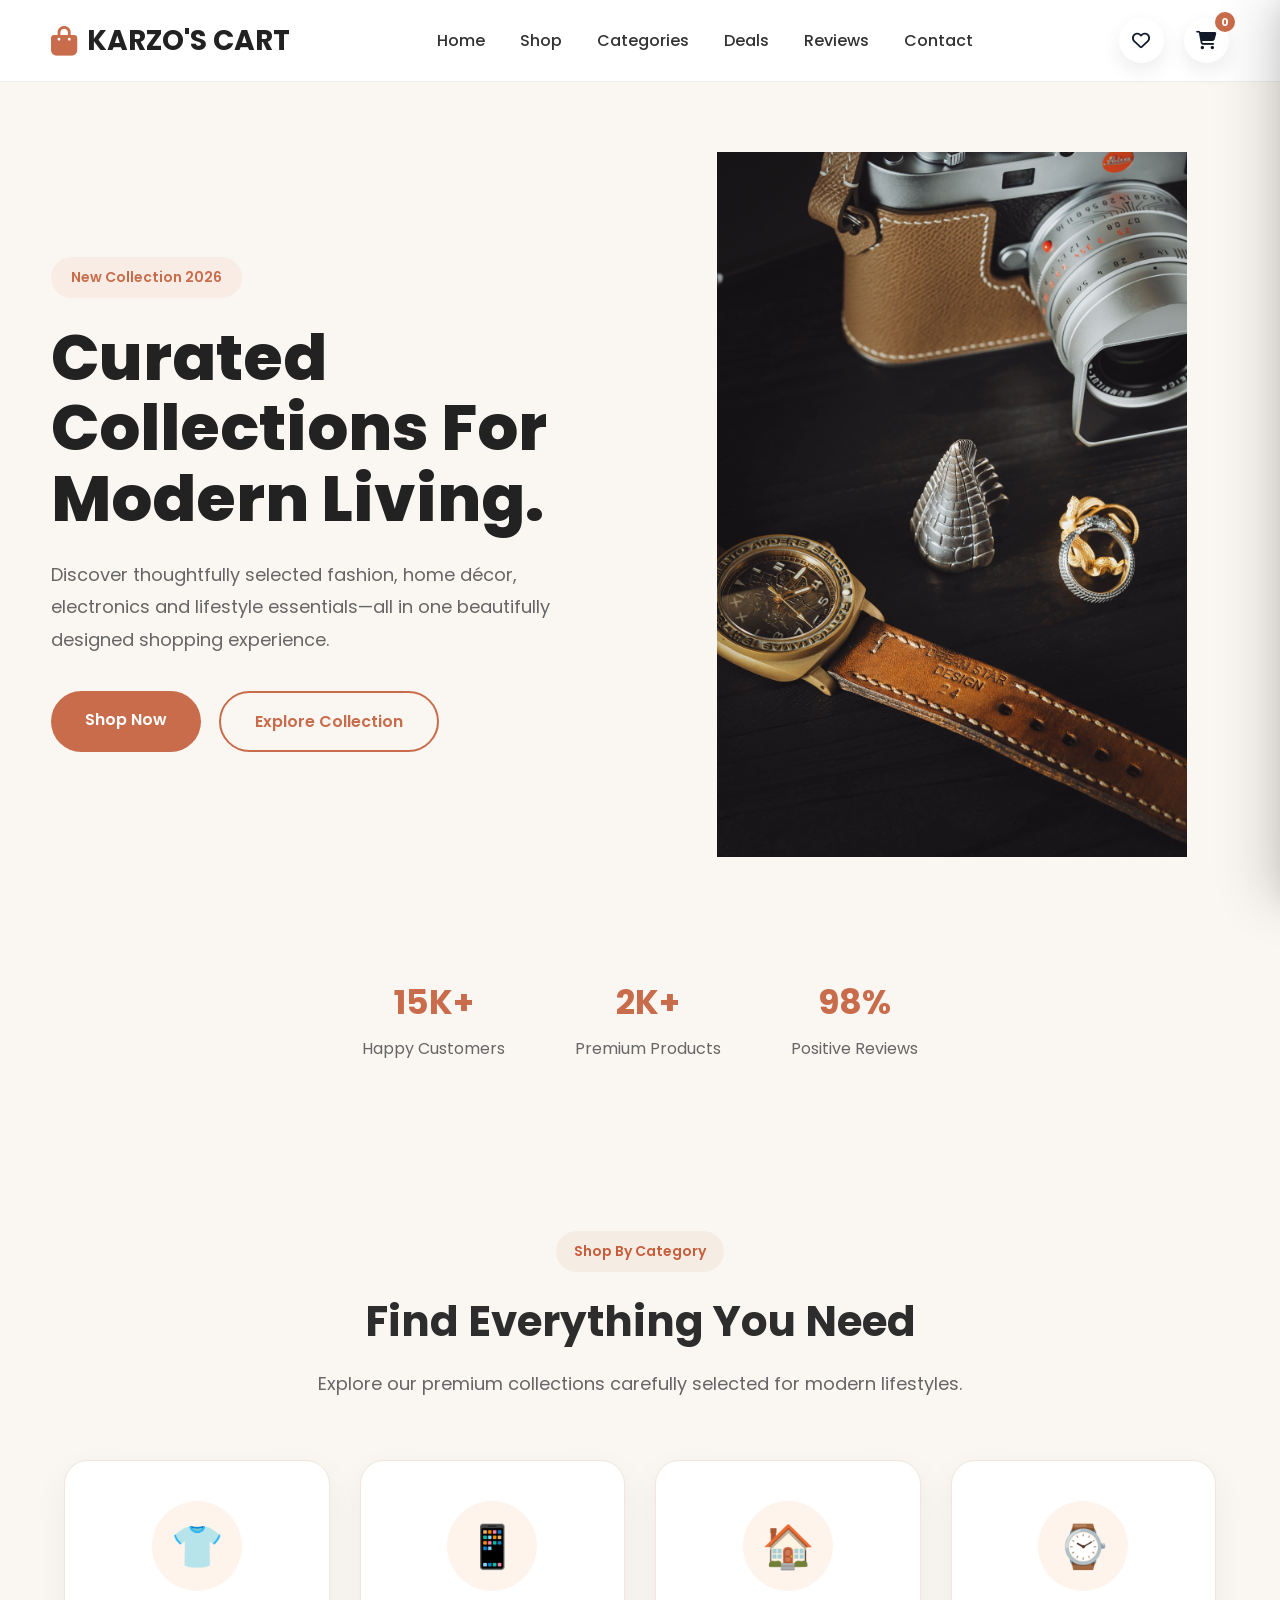
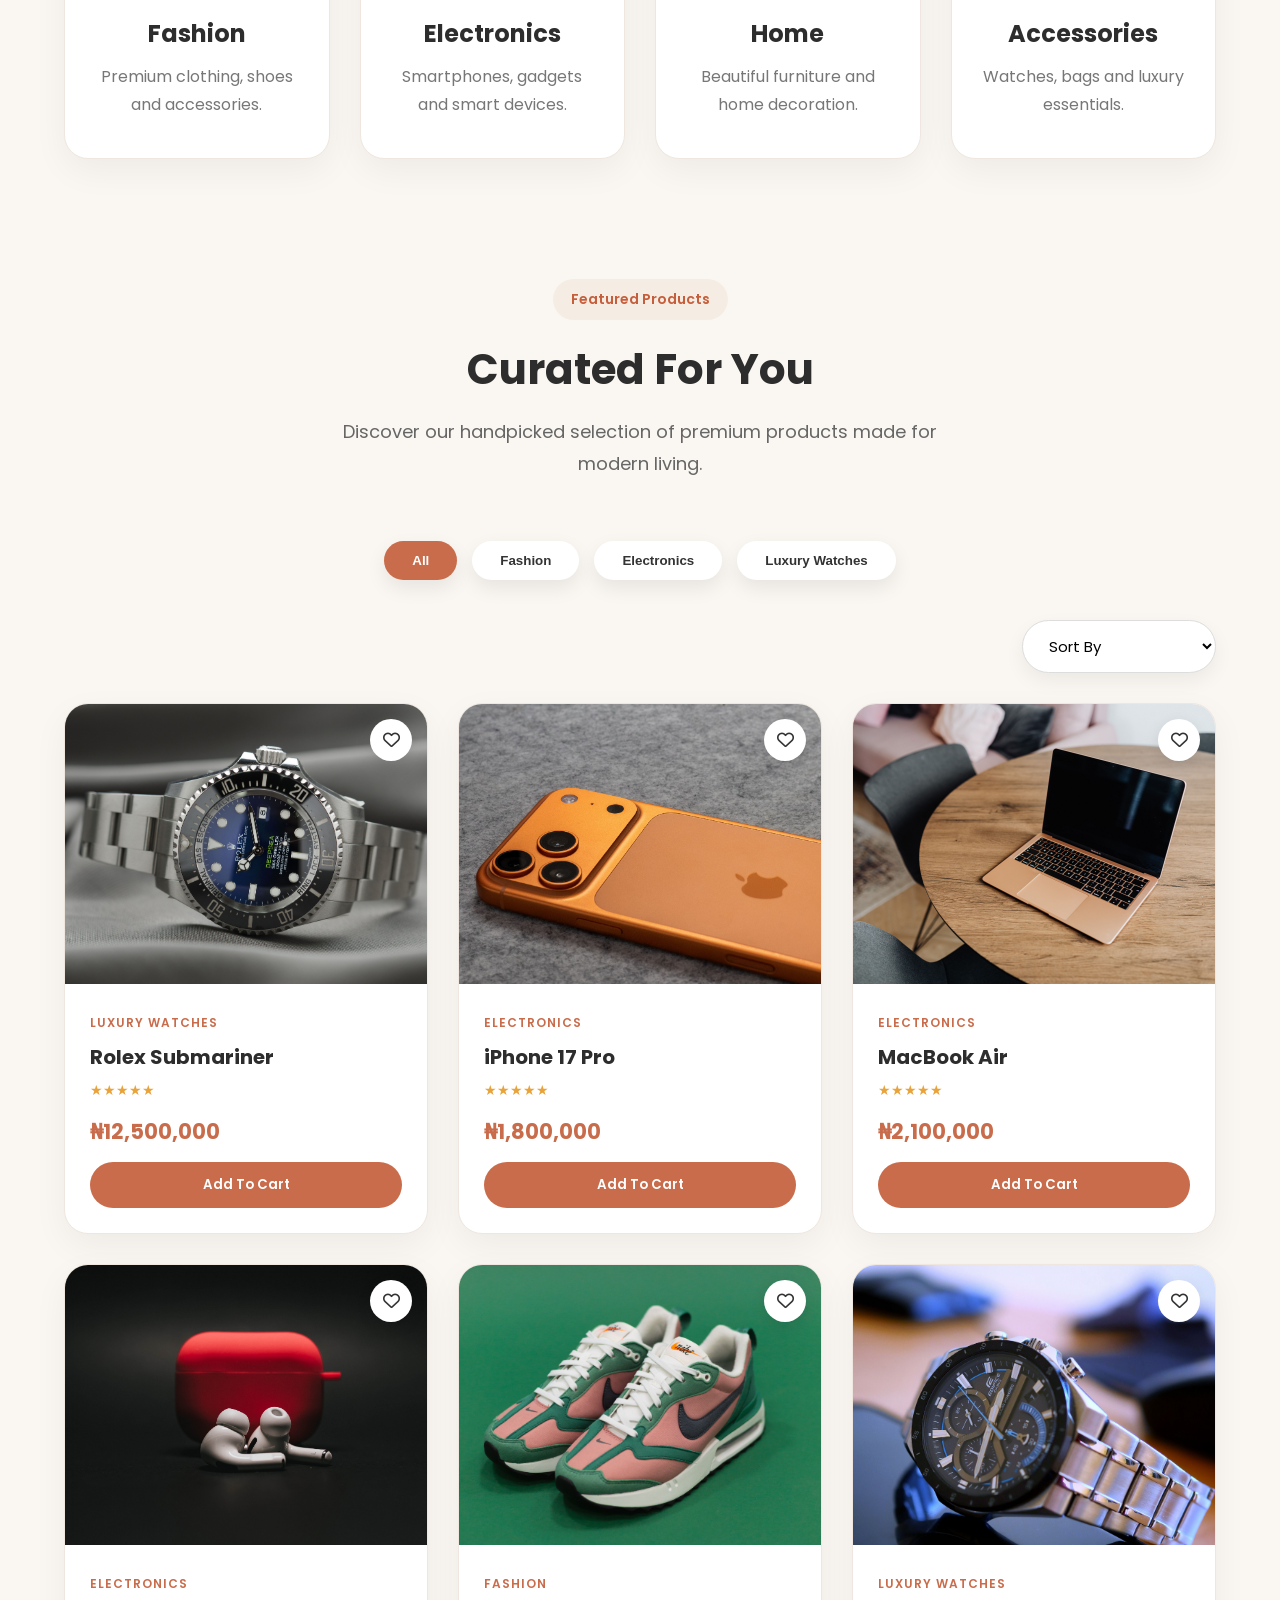
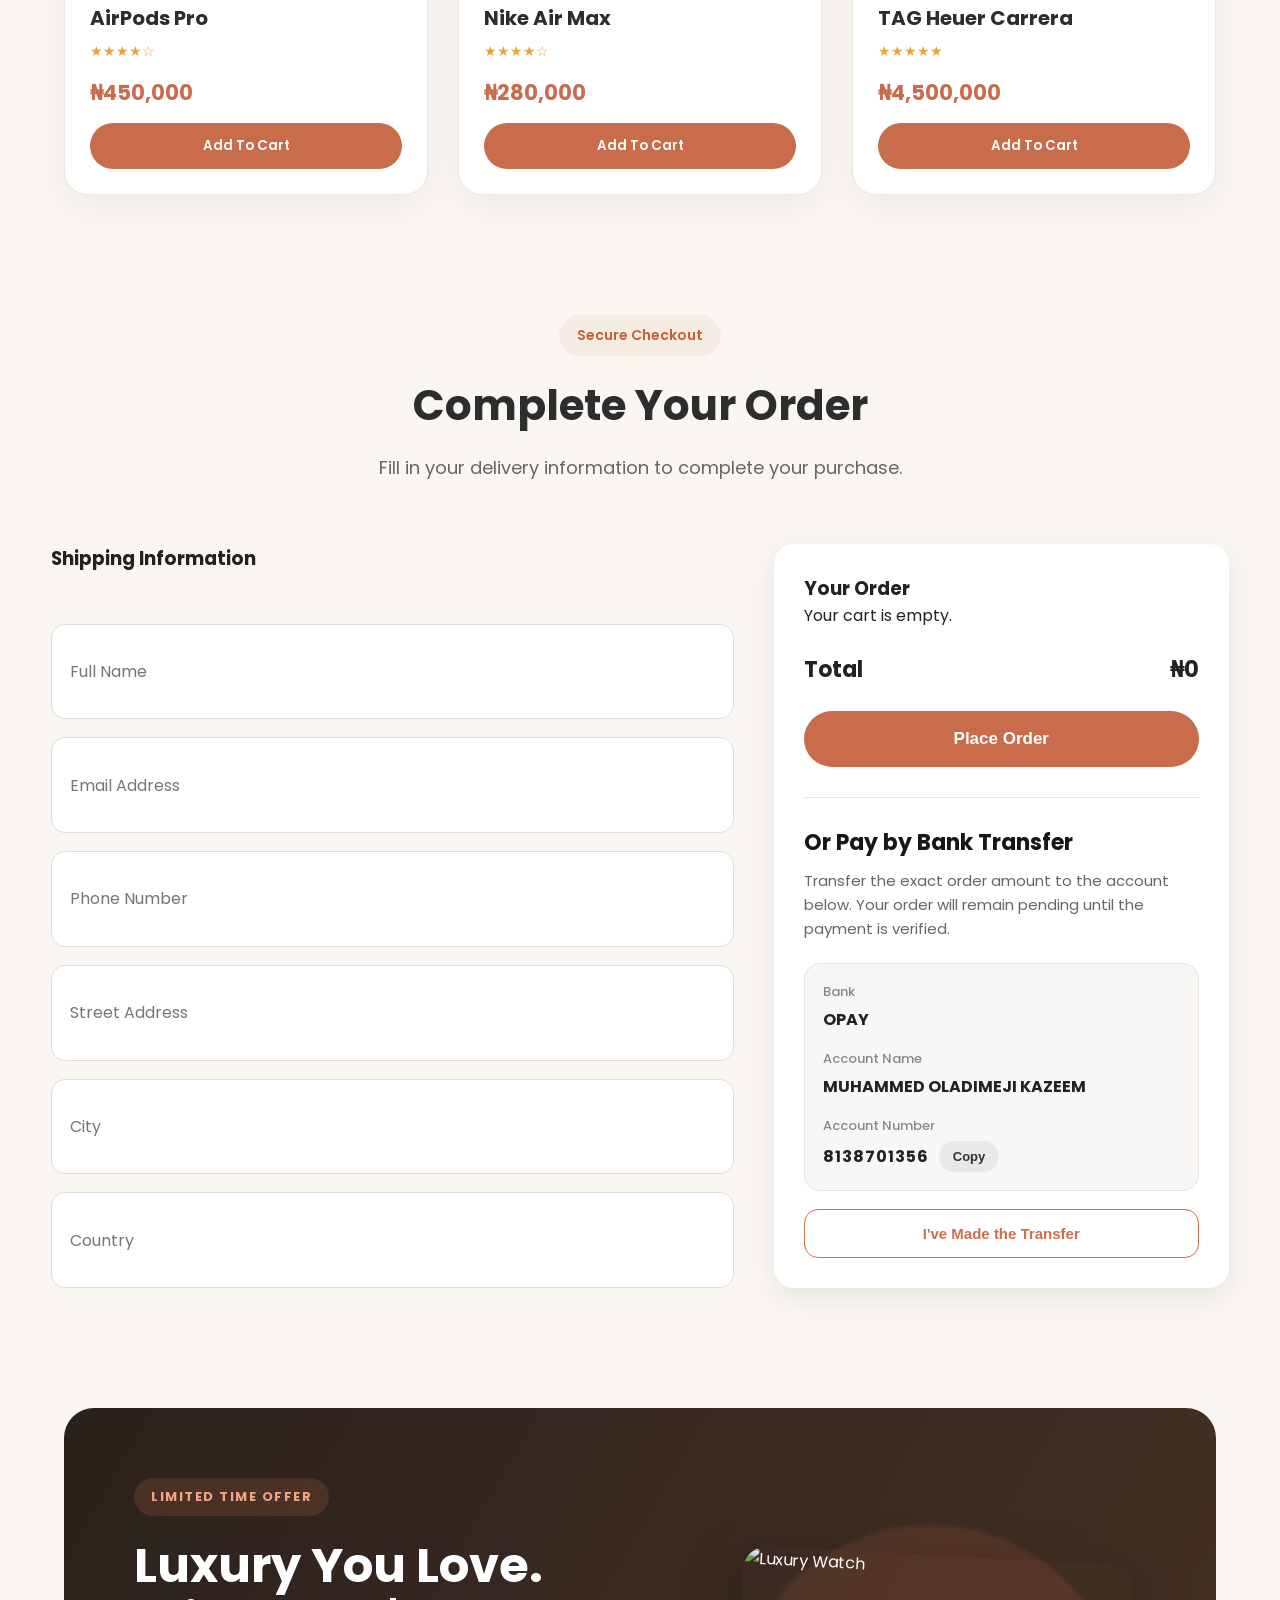
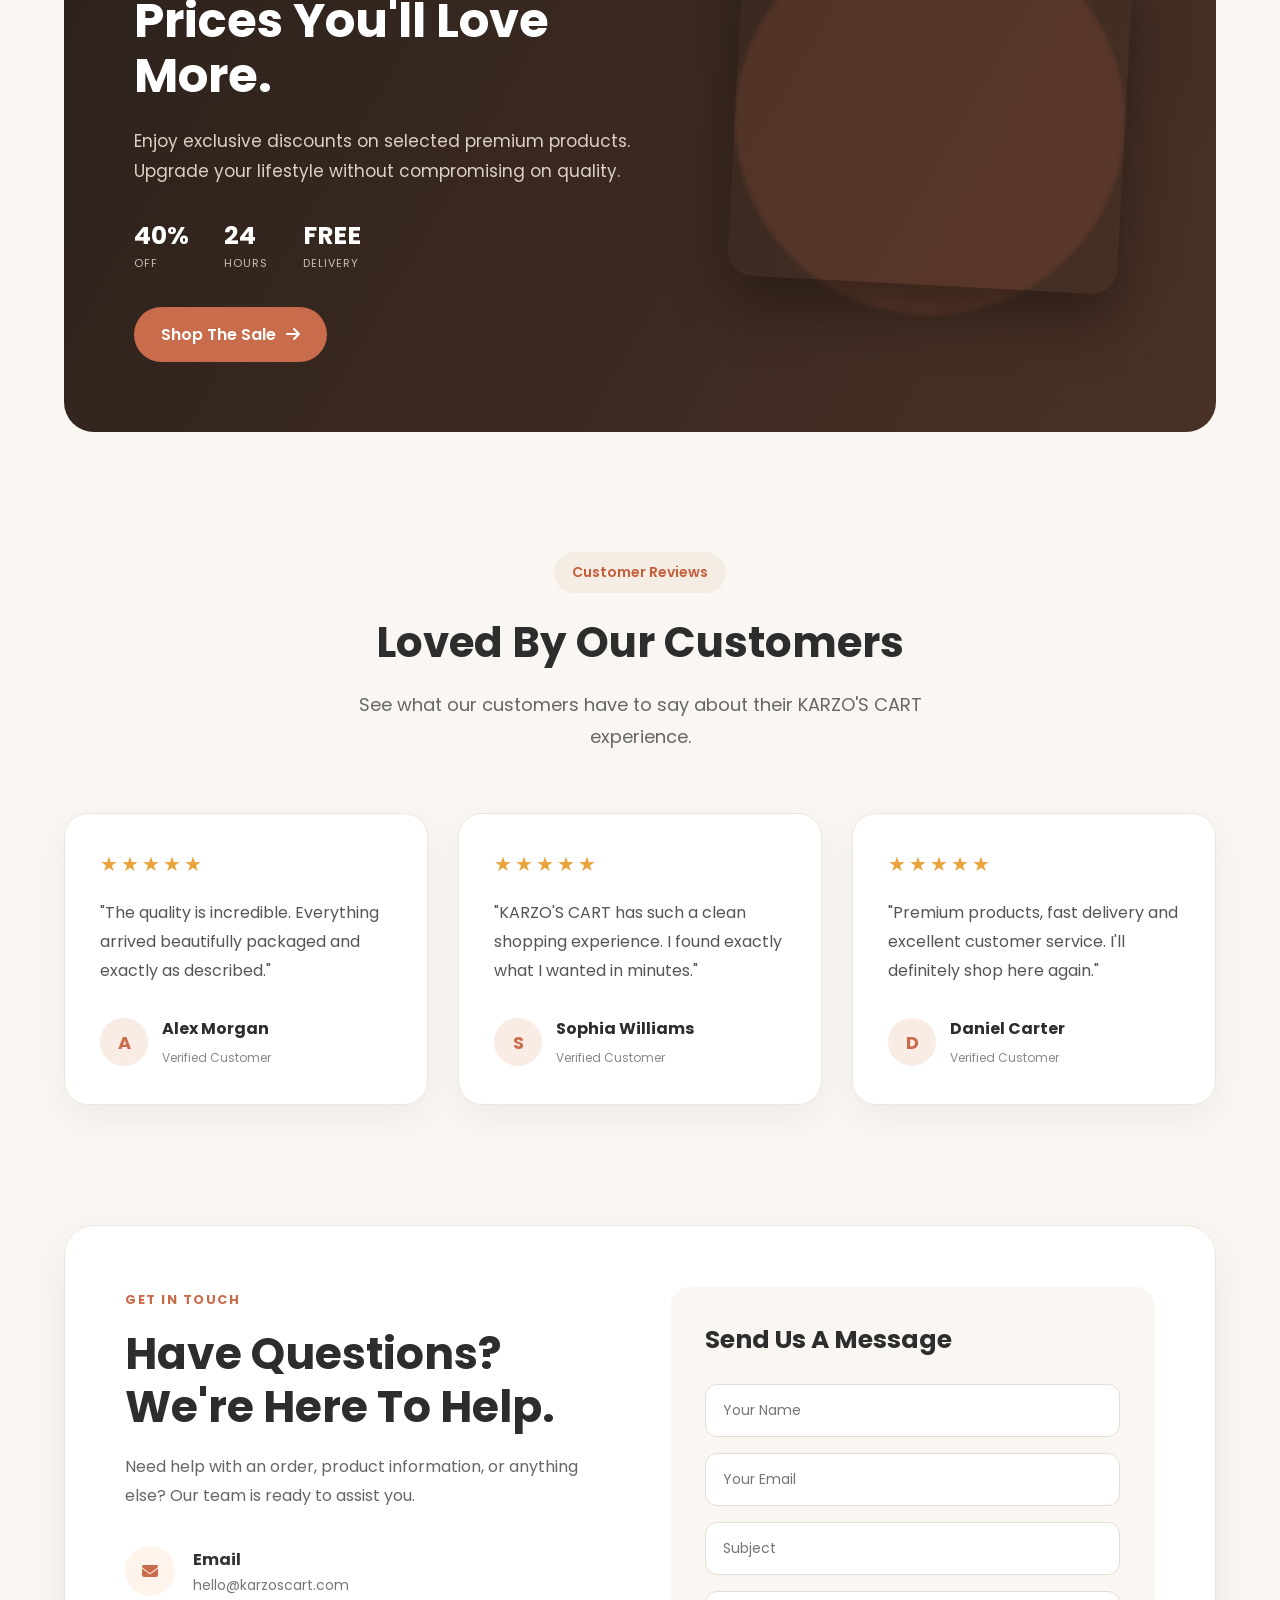
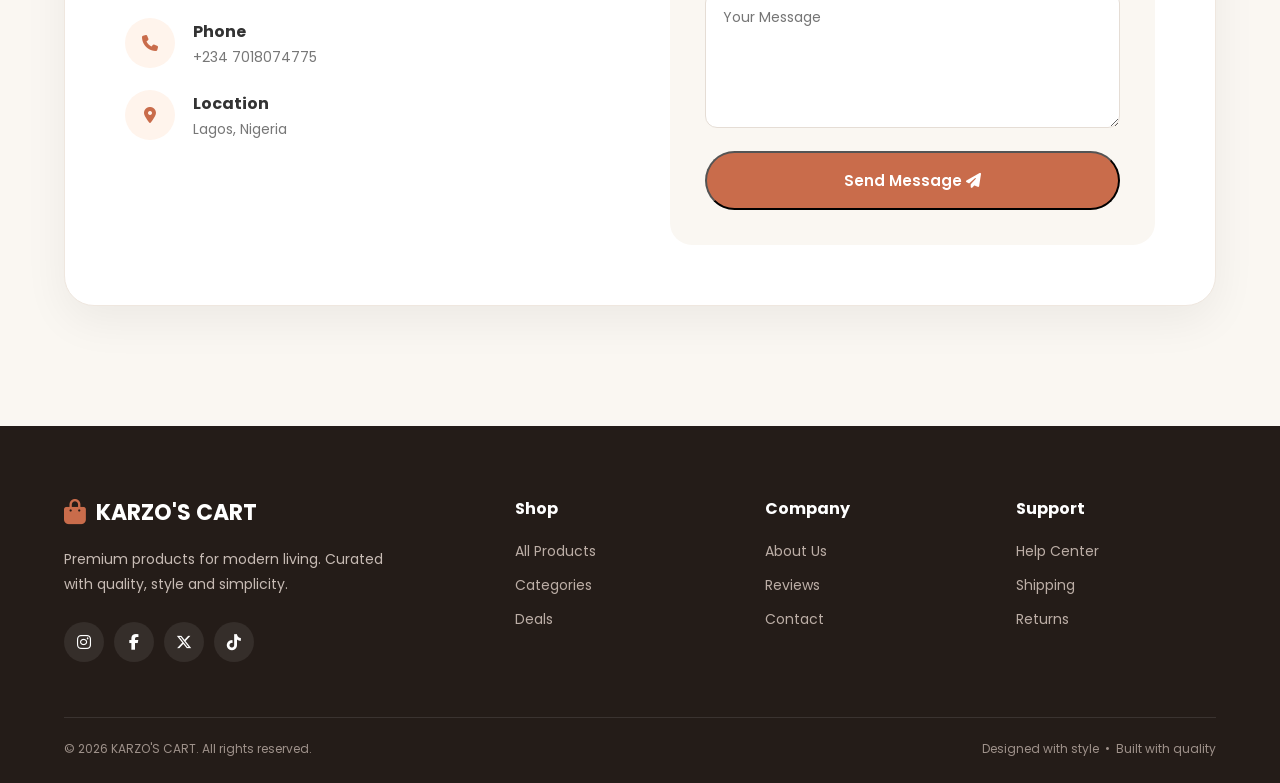
==== commit 5b3995cc: "Add files via upload" ====
--- a/index.html
+++ b/index.html
@@ -425,9 +425,7 @@
 
             <div class="account-number-row">
 
-                <strong id="account-number">
-                    8138701356
-                </strong>
+                <strong id="account-number">8138701356</strong>
 
                 <button
                     type="button"
--- a/style.css
+++ b/style.css
@@ -3032,4 +3032,106 @@
         font-size:16px;
     }
 
+}
+/* ==========================
+   BANK TRANSFER PAYMENT
+========================== */
+
+.bank-transfer-option {
+    margin-top: 30px;
+    padding-top: 28px;
+    border-top: 1px solid #e5e5e5;
+}
+
+.bank-transfer-option h3 {
+    margin: 0 0 10px;
+    font-size: 22px;
+    font-weight: 700;
+    color: #171717;
+}
+
+.bank-transfer-note {
+    margin: 0 0 22px;
+    color: #666;
+    font-size: 15px;
+    line-height: 1.6;
+}
+
+.bank-details {
+    background: #f8f7f5;
+    border: 1px solid #e8e3dd;
+    border-radius: 16px;
+    padding: 18px;
+    display: flex;
+    flex-direction: column;
+    gap: 17px;
+}
+
+.bank-details > div {
+    display: flex;
+    flex-direction: column;
+    gap: 5px;
+}
+
+.bank-details span {
+    font-size: 13px;
+    color: #888;
+    font-weight: 500;
+}
+
+.bank-details strong {
+    font-size: 16px;
+    color: #222;
+    font-weight: 700;
+}
+
+.account-number-row {
+    display: flex !important;
+    align-items: center;
+    flex-direction: row !important;
+    gap: 10px;
+}
+
+.account-number-row strong {
+    letter-spacing: 1px;
+}
+
+#copy-account {
+    border: none;
+    background: #e9e9e9;
+    color: #333;
+    padding: 8px 14px;
+    border-radius: 20px;
+    font-size: 13px;
+    font-weight: 600;
+    cursor: pointer;
+    transition: 0.2s ease;
+}
+
+#copy-account:hover {
+    background: #ddd;
+}
+
+#bank-transfer-btn {
+    width: 100%;
+    margin-top: 18px;
+    border: none;
+    border-radius: 14px;
+    padding: 15px 20px;
+    background: transparent;
+    border: 1px solid #cc704b;
+    color: #cc704b;
+    font-size: 15px;
+    font-weight: 700;
+    cursor: pointer;
+    transition: 0.25s ease;
+}
+
+#bank-transfer-btn:hover {
+    background: #cc704b;
+    color: white;
+}
+
+#bank-transfer-btn:active {
+    transform: scale(0.98);
 }
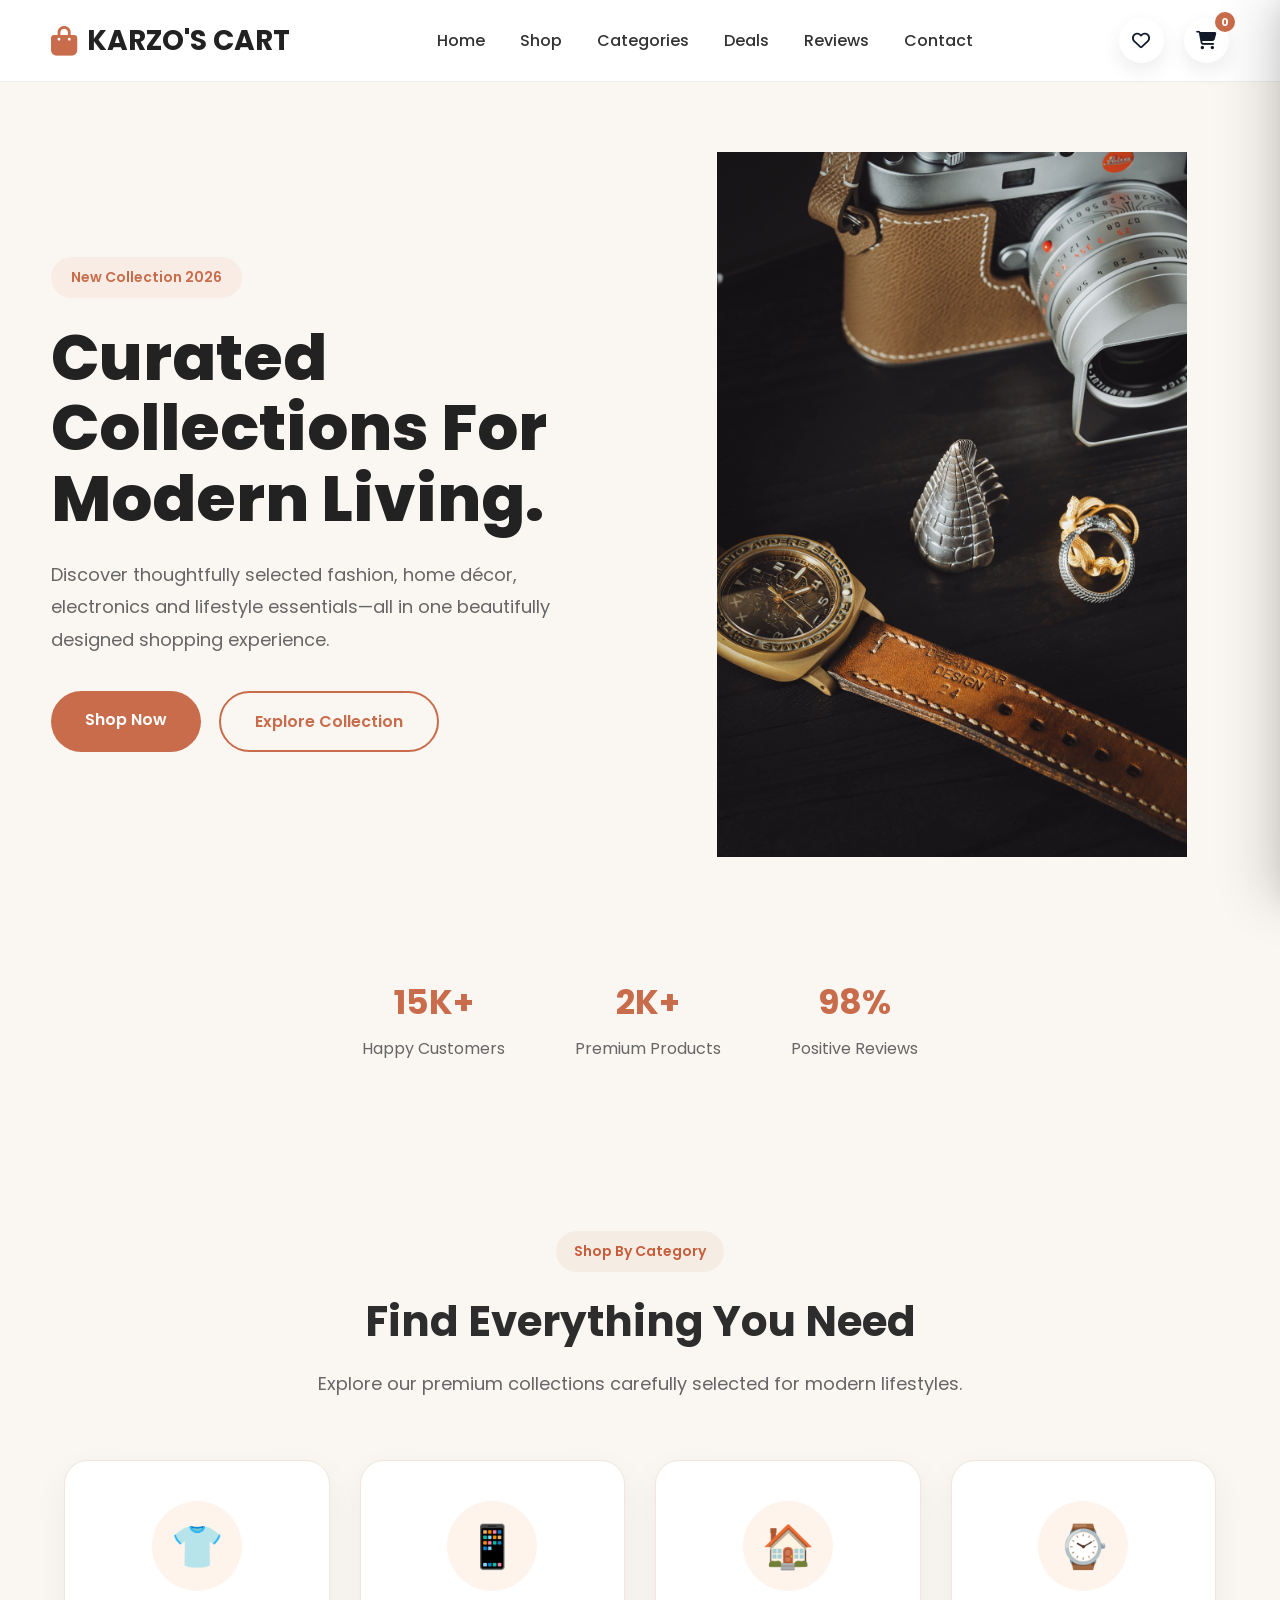
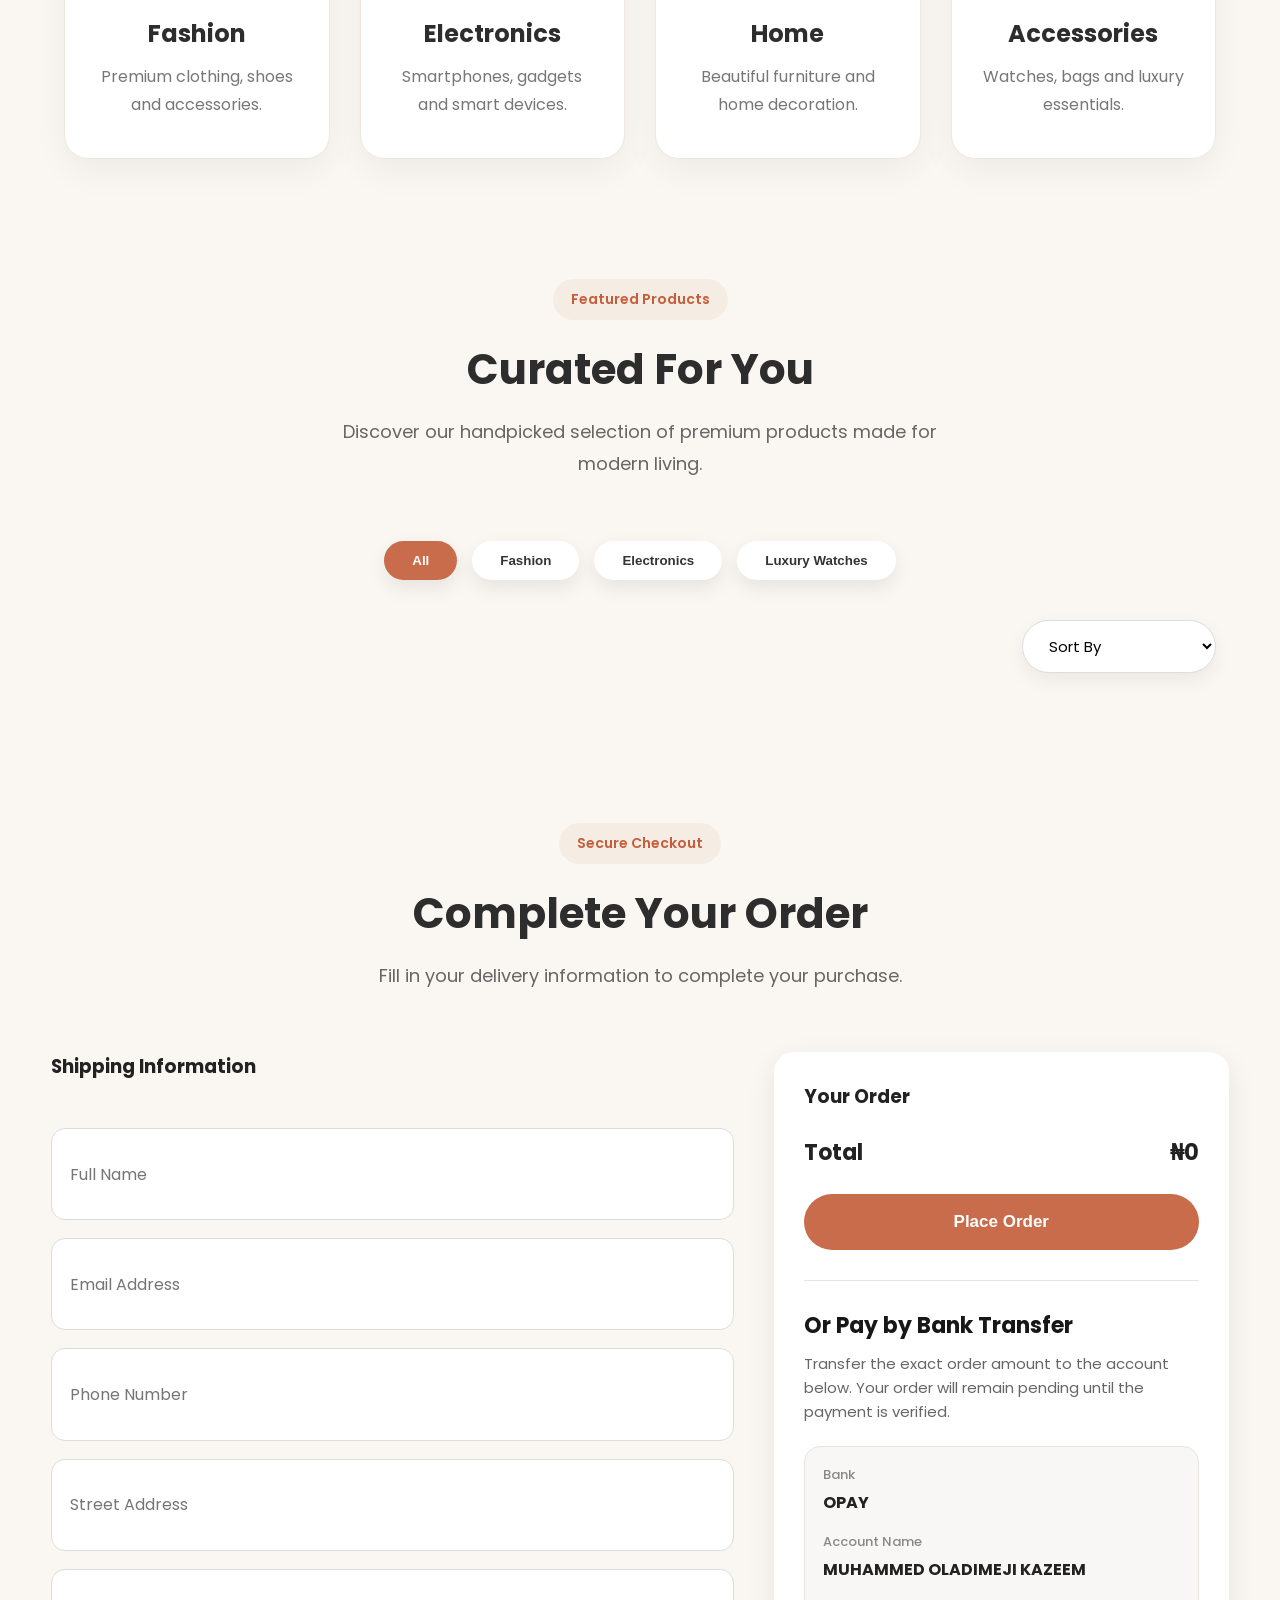
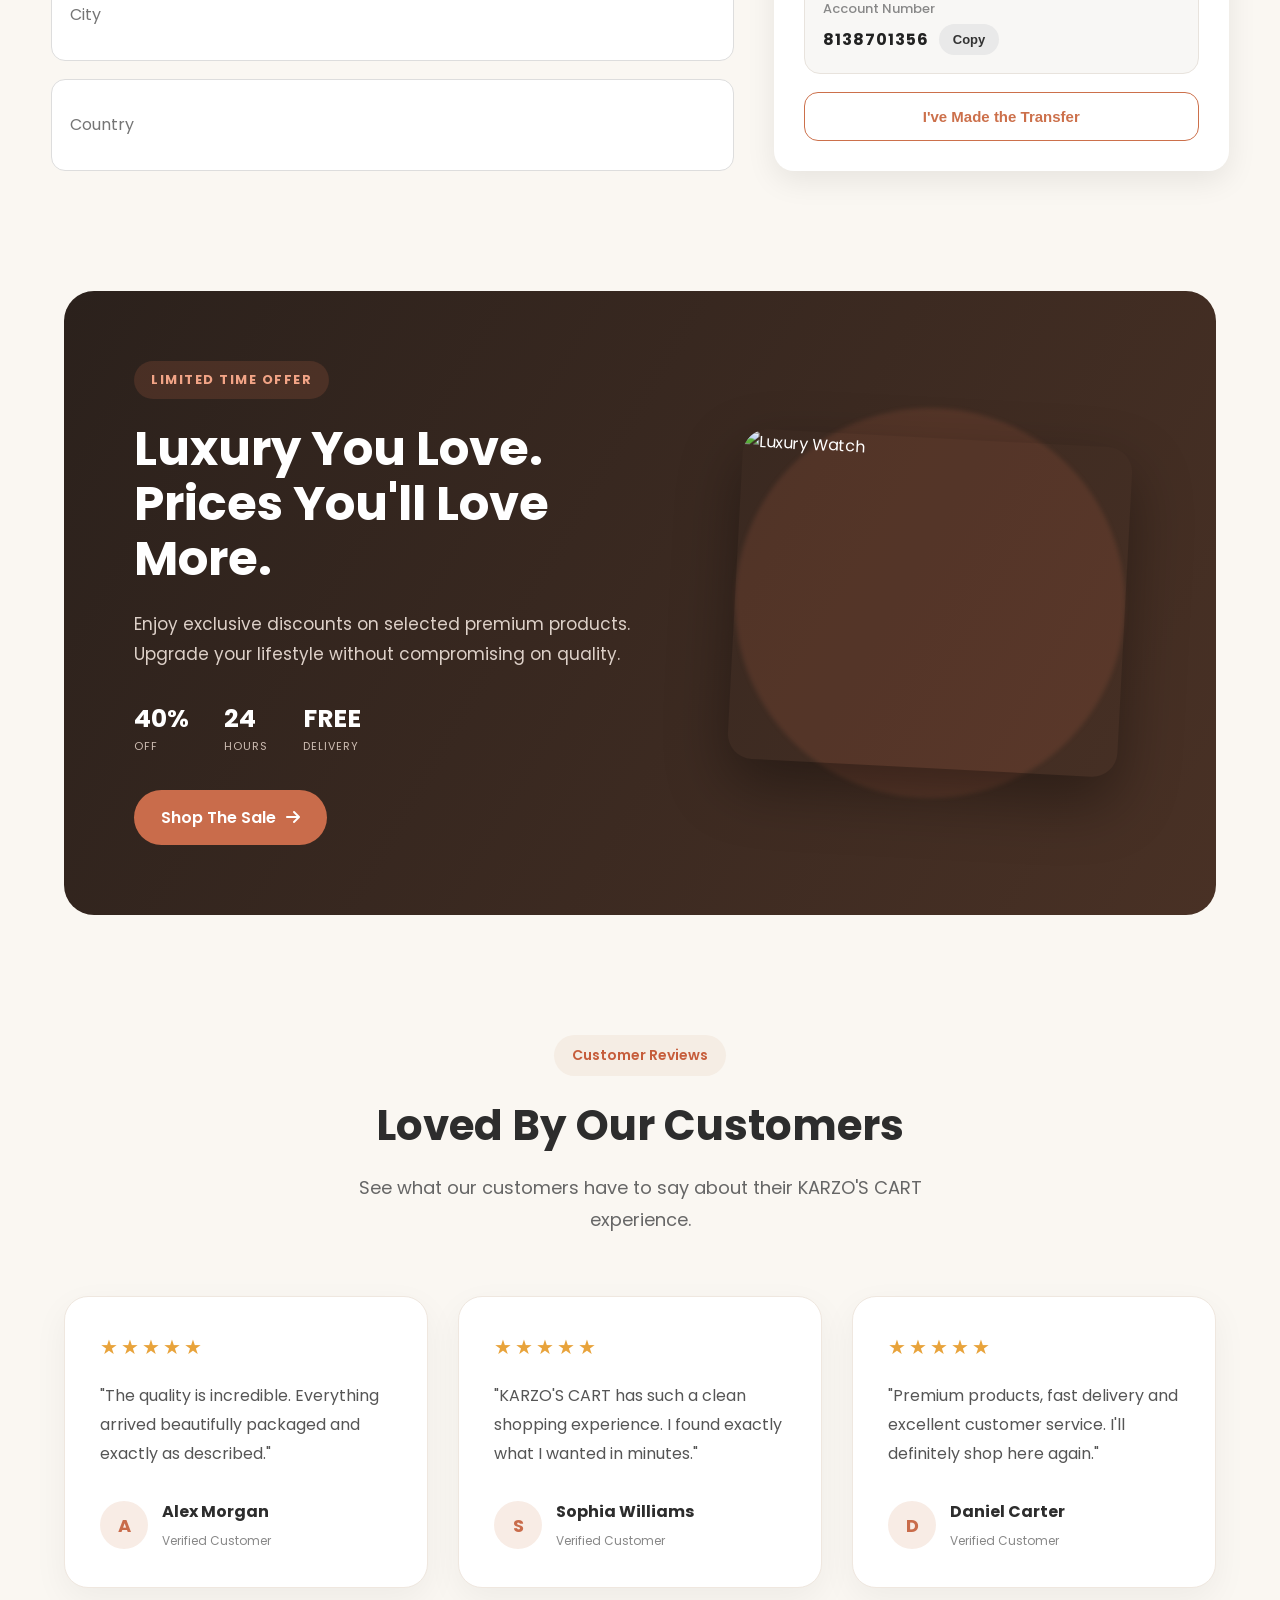
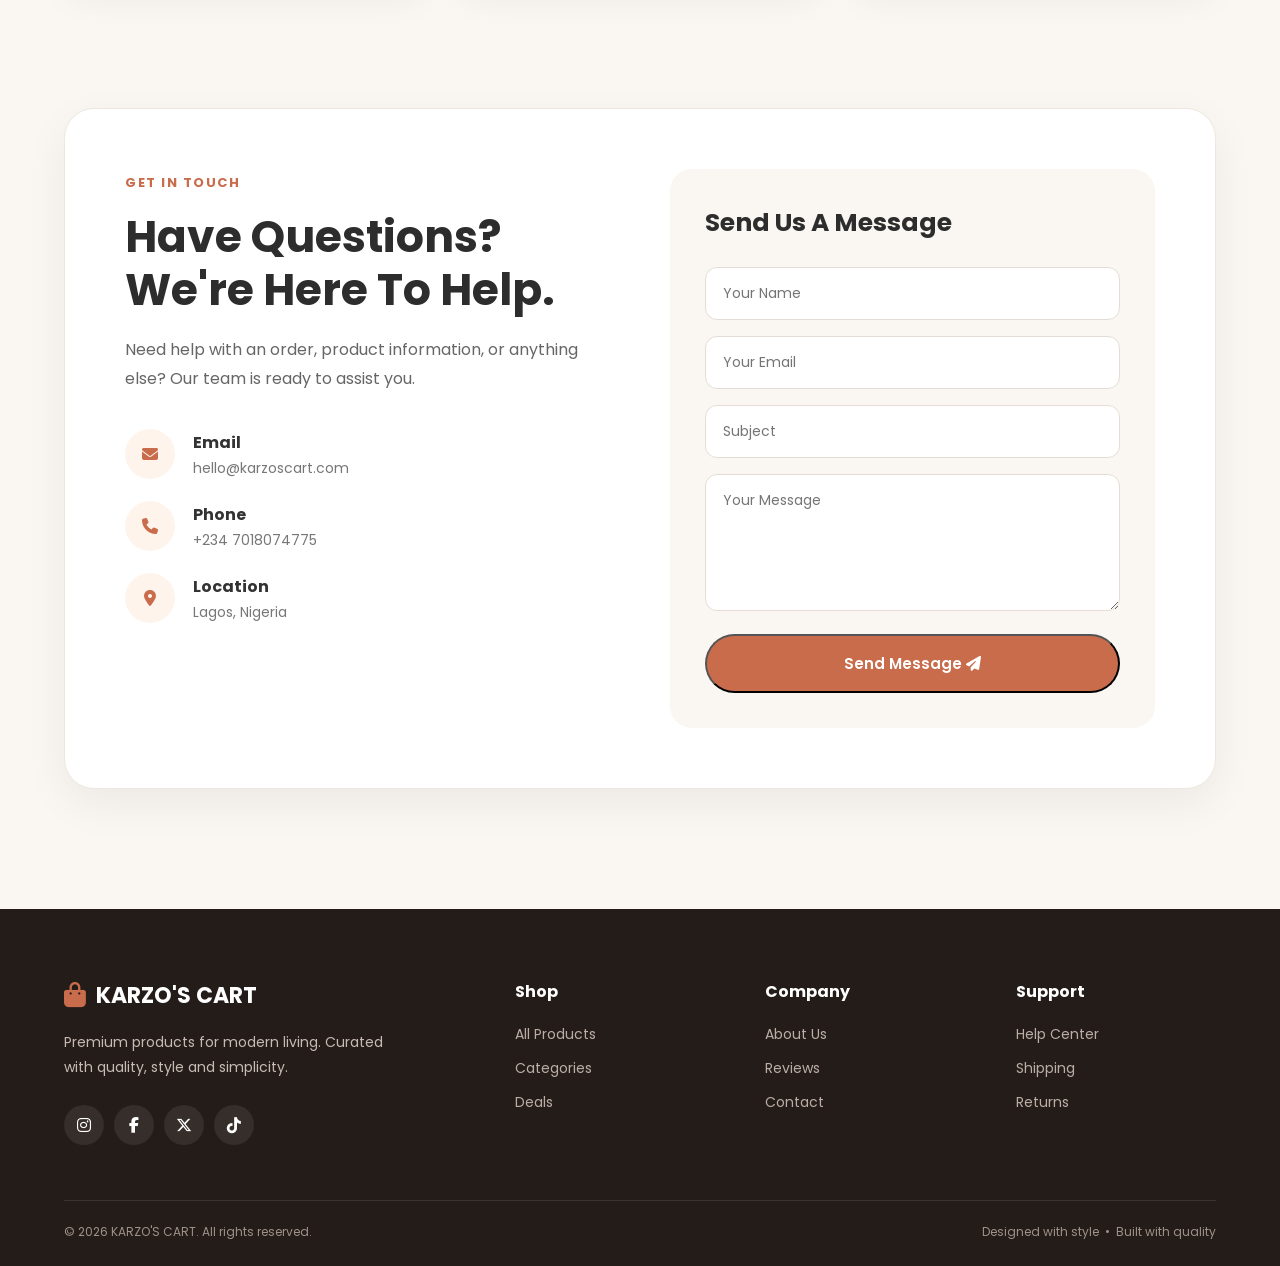
==== commit c1c8e009: "Add files via upload" ====
--- a/index.html
+++ b/index.html
@@ -944,8 +944,10 @@
     </div>
 
 </div>
+<script src="https://cdn.jsdelivr.net/npm/@supabase/supabase-js@2"></script>
 
 <script src="https://js.paystack.co/v2/inline.js"></script>
+
 <script src="script.js"></script>
 
 </body>
--- a/style.css
+++ b/style.css
@@ -3134,4 +3134,69 @@
 
 #bank-transfer-btn:active {
     transform: scale(0.98);
+}
+/* =========================================
+   FORCE BANK TRANSFER DARK MODE STYLES
+========================================= */
+
+body.dark .bank-transfer-option {
+    background: transparent !important;
+    color: #ffffff !important;
+    border-top: 1px solid #3a3a3a !important;
+}
+
+body.dark .bank-transfer-option h3 {
+    color: #ffffff !important;
+}
+
+body.dark .bank-transfer-note {
+    color: #bdbdbd !important;
+}
+
+/* BANK DETAILS CARD */
+
+body.dark .bank-details {
+    background: #242424 !important;
+    border: 1px solid #3a3a3a !important;
+    color: #ffffff !important;
+}
+
+body.dark .bank-details > div {
+    color: #ffffff !important;
+}
+
+body.dark .bank-details span {
+    color: #9f9f9f !important;
+}
+
+body.dark .bank-details strong {
+    color: #ffffff !important;
+}
+
+/* ACCOUNT NUMBER */
+
+body.dark #account-number {
+    color: #ffffff !important;
+    text-decoration-color: #ffffff !important;
+}
+
+/* COPY BUTTON */
+
+body.dark #copy-account {
+    background: #383838 !important;
+    color: #ffffff !important;
+    border: none !important;
+}
+
+/* TRANSFER BUTTON */
+
+body.dark #bank-transfer-btn {
+    background: transparent !important;
+    border: 1px solid #cc704b !important;
+    color: #cc704b !important;
+}
+
+body.dark #bank-transfer-btn:hover {
+    background: #cc704b !important;
+    color: #ffffff !important;
 }
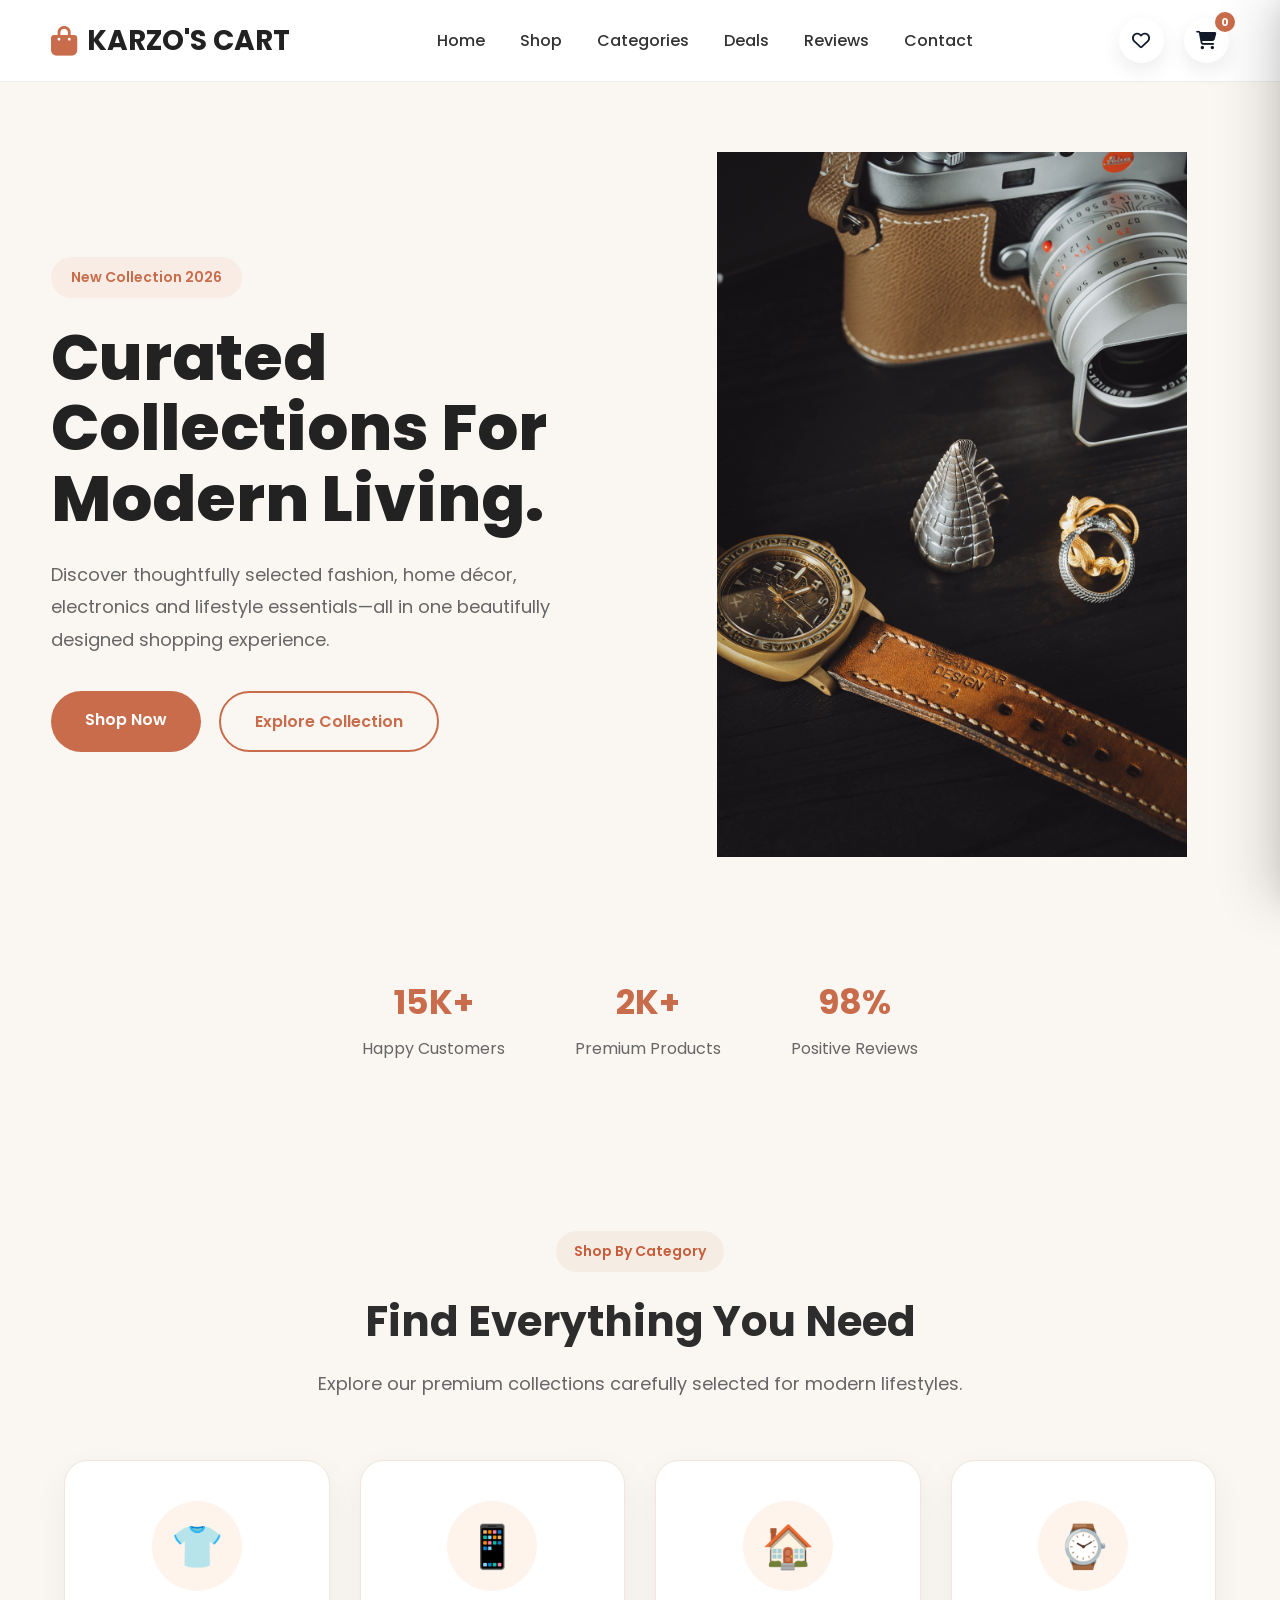
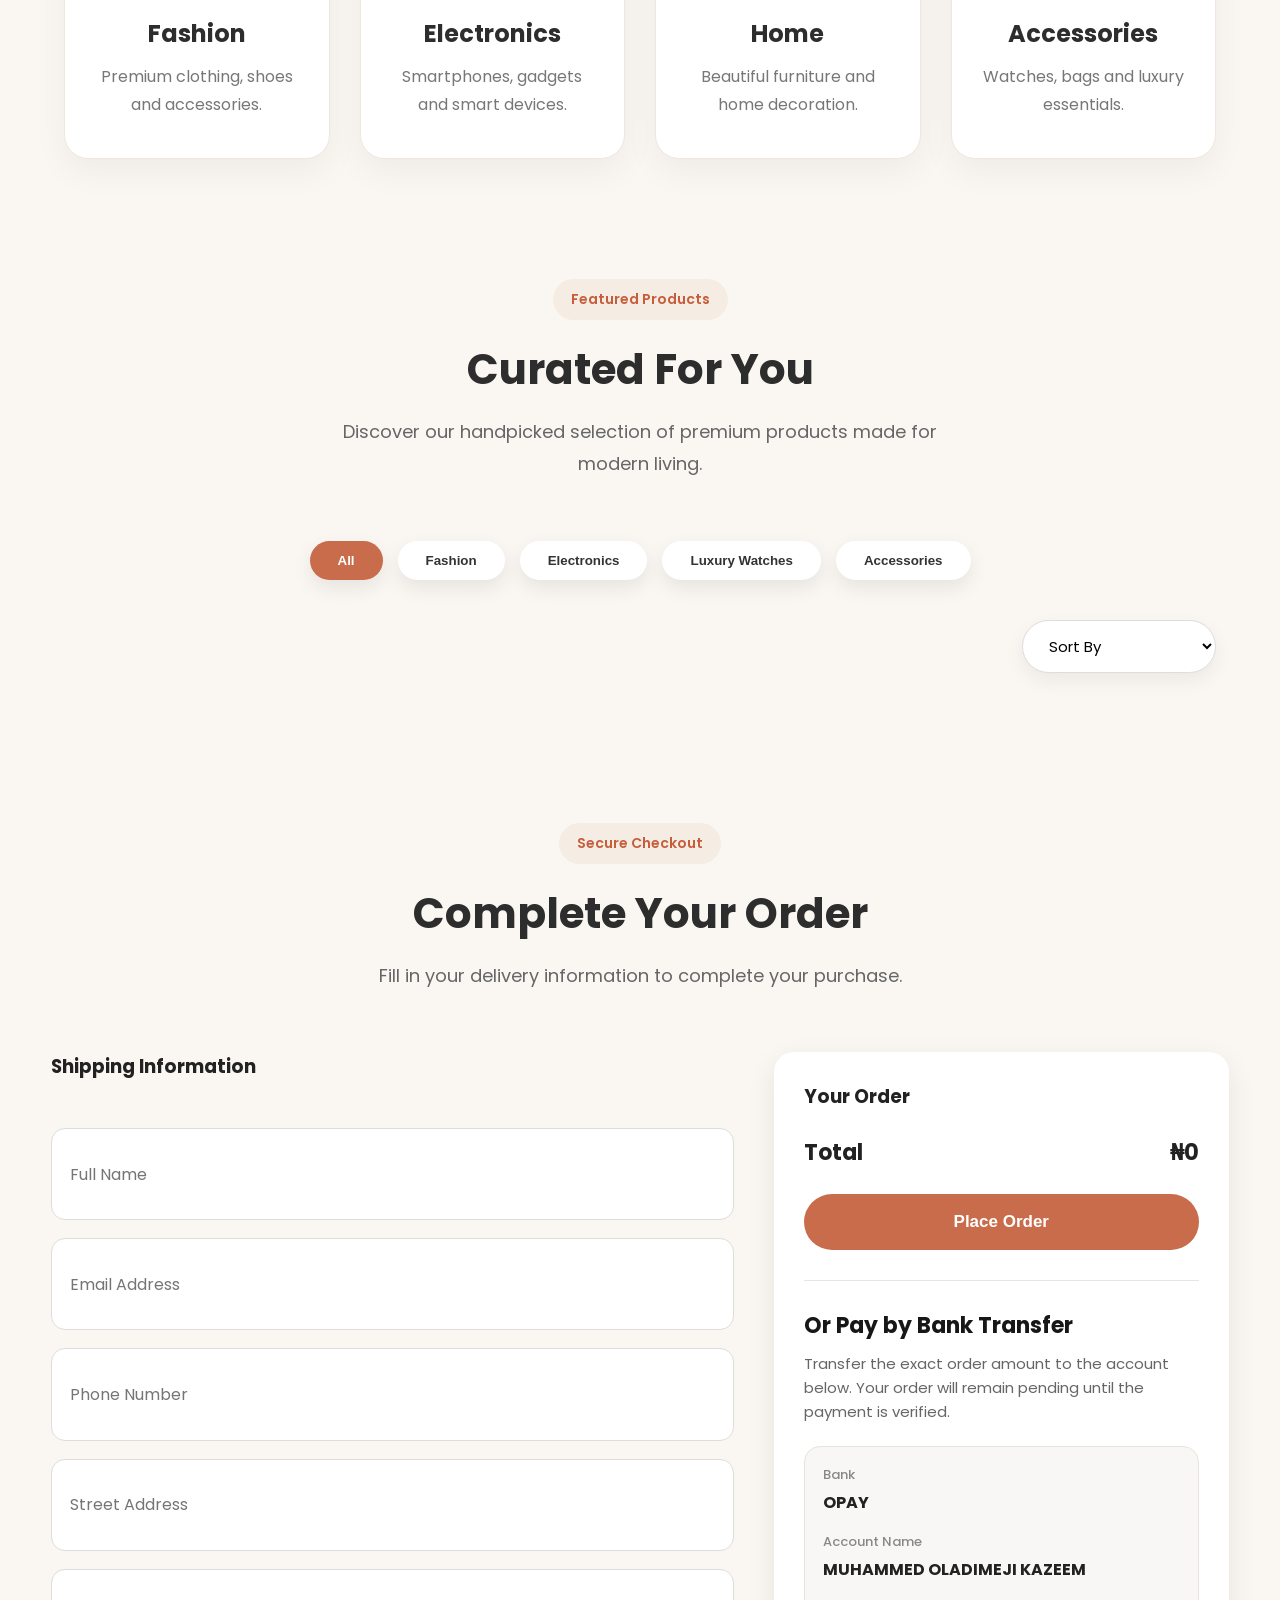
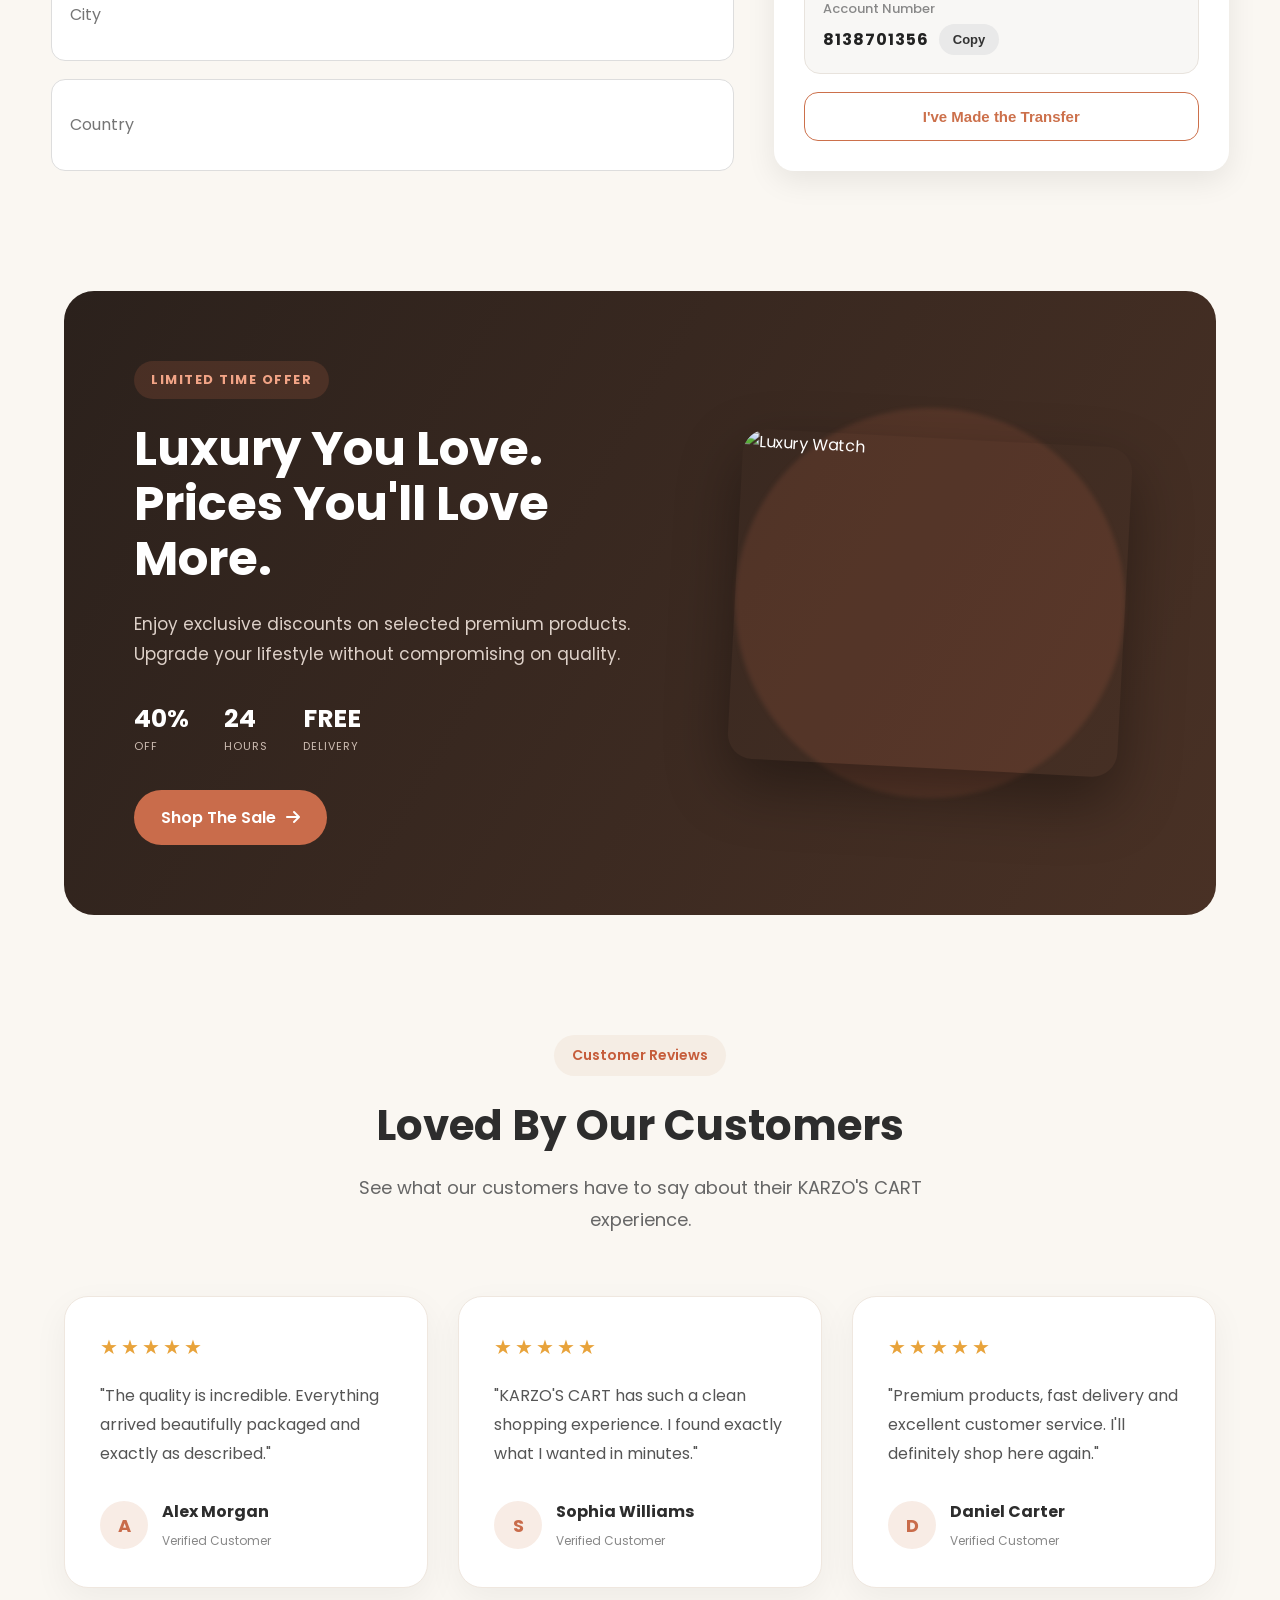
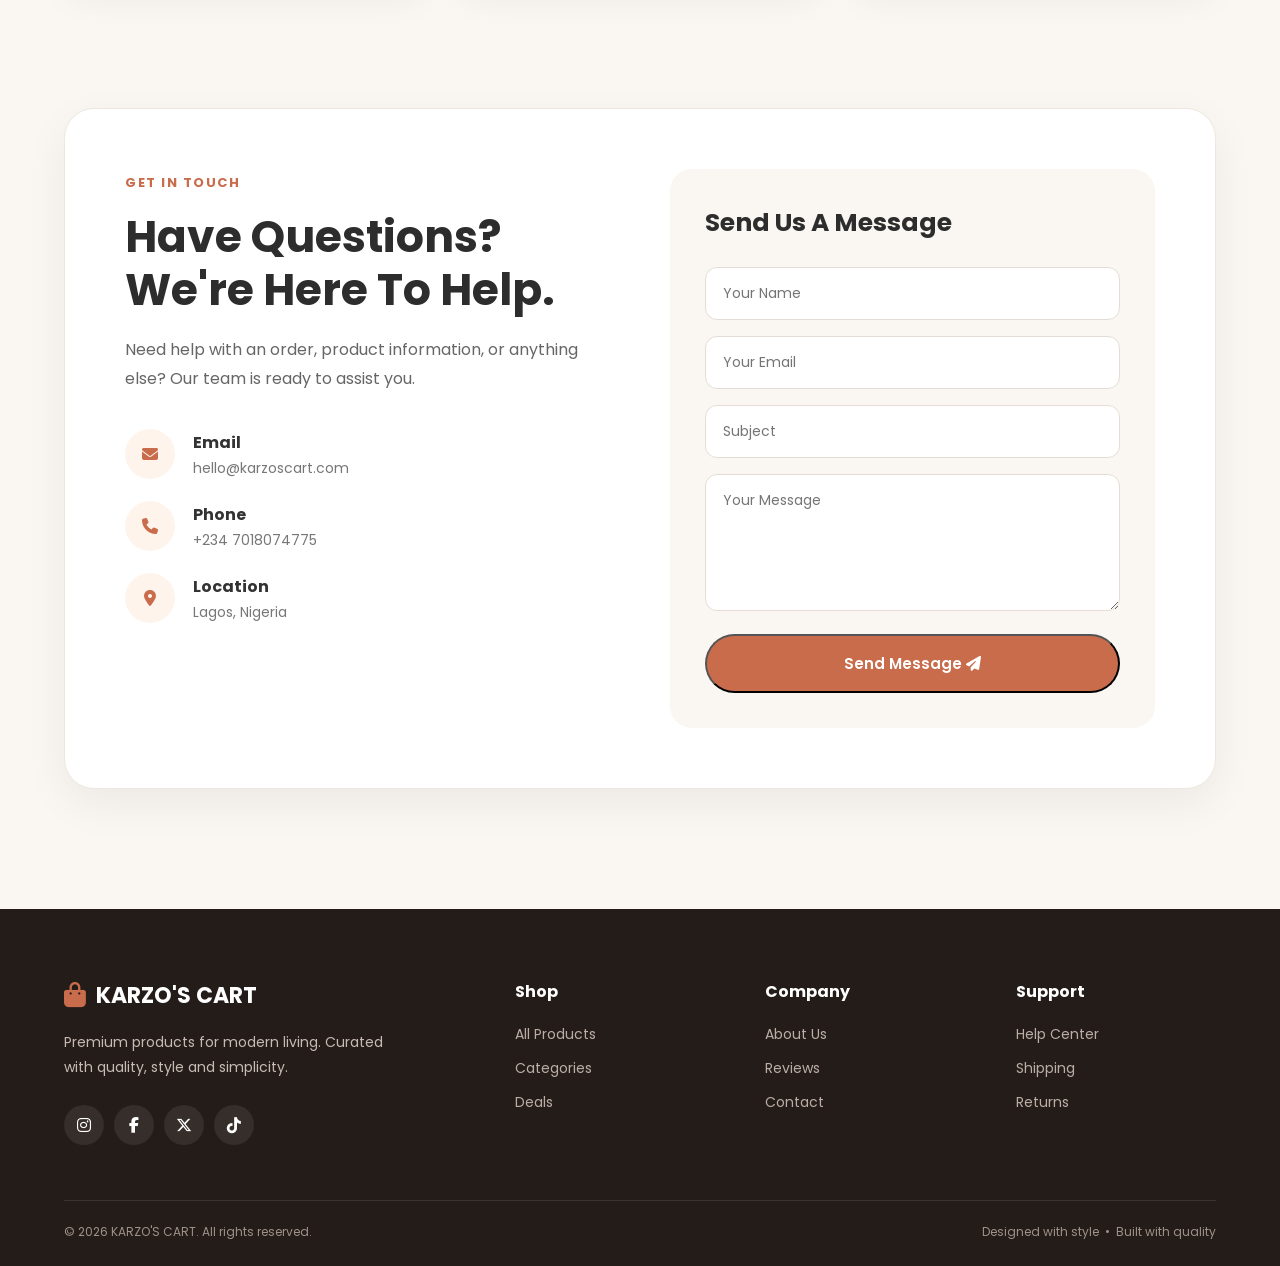
==== commit 9e53b170: "Add files via upload" ====
--- a/index.html
+++ b/index.html
@@ -296,6 +296,8 @@
     <button class="filter-btn" data-category="Luxury Watches">
         Luxury Watches
     </button>
+    
+    <button class="filter-btn" data-category="Accessories">Accessories</button>
 
 </div>
   <div class="shop-toolbar">
--- a/style.css
+++ b/style.css
@@ -1725,8 +1725,8 @@
 
 .product-grid{
     display:grid;
-    grid-template-columns:repeat(3,1fr);
-    gap:30px;
+    grid-template-columns:repeat(4,1fr);
+    gap:24px;
 }
 
 .product-card{
@@ -1846,10 +1846,18 @@
    PRODUCTS MOBILE
 ========================== */
 
+@media(max-width:1100px){
+
+    .product-grid{
+        grid-template-columns:repeat(3,1fr);
+    }
+
+}
+
 @media(max-width:900px){
 
     .product-grid{
-        grid-template-columns:1fr 1fr;
+        grid-template-columns:repeat(2,1fr);
     }
 
 }
